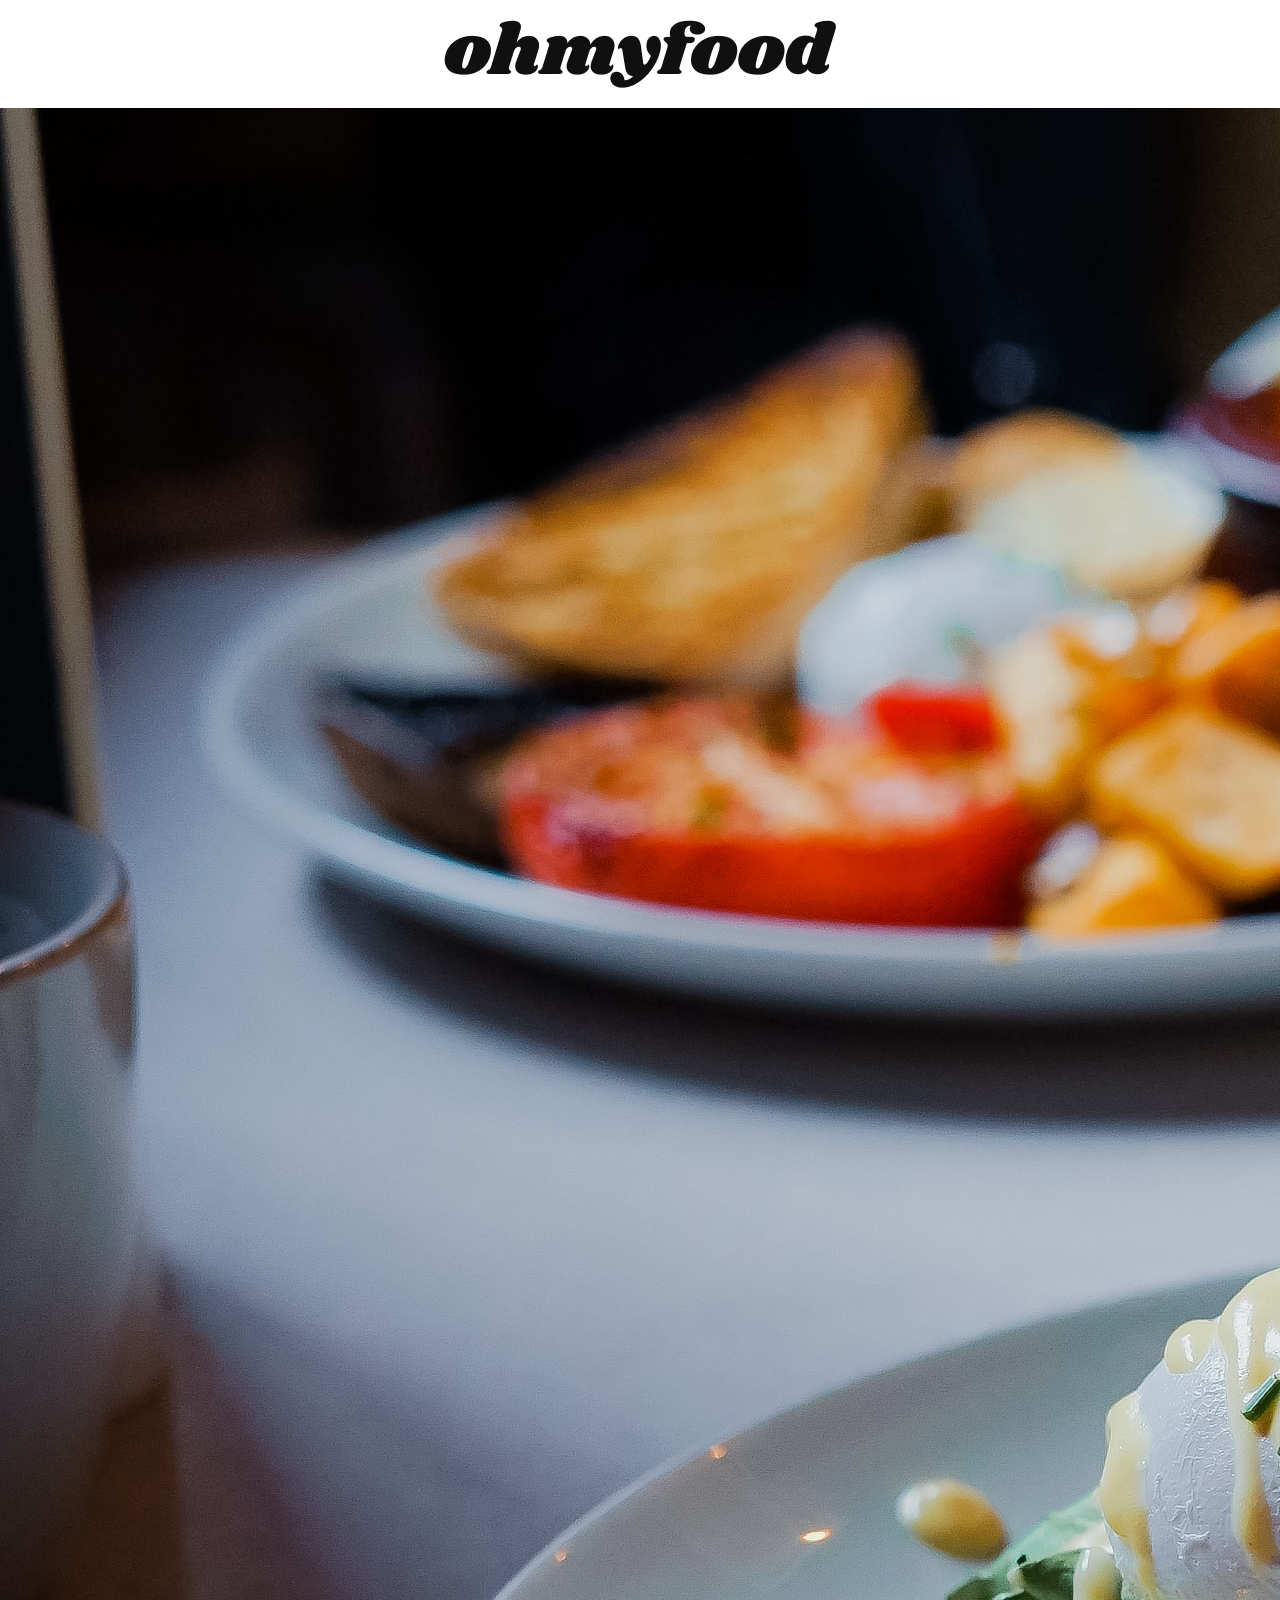
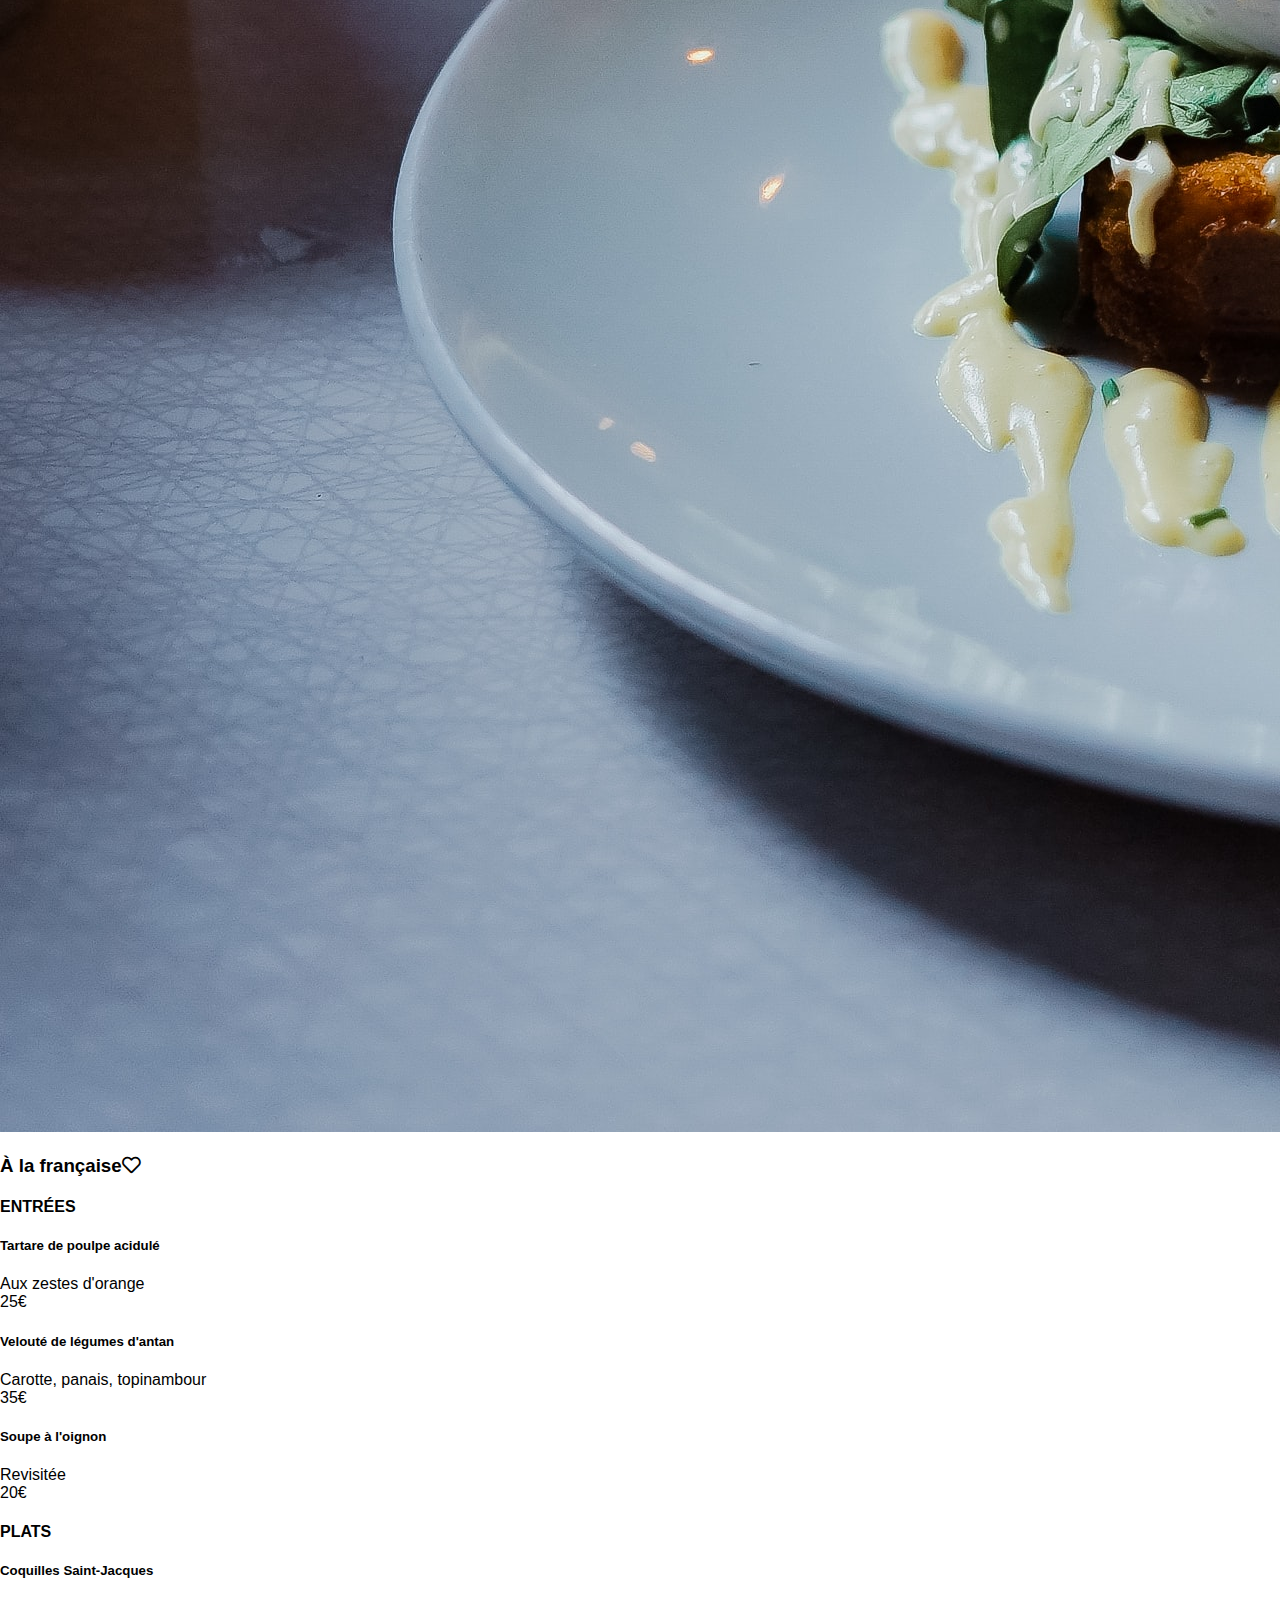
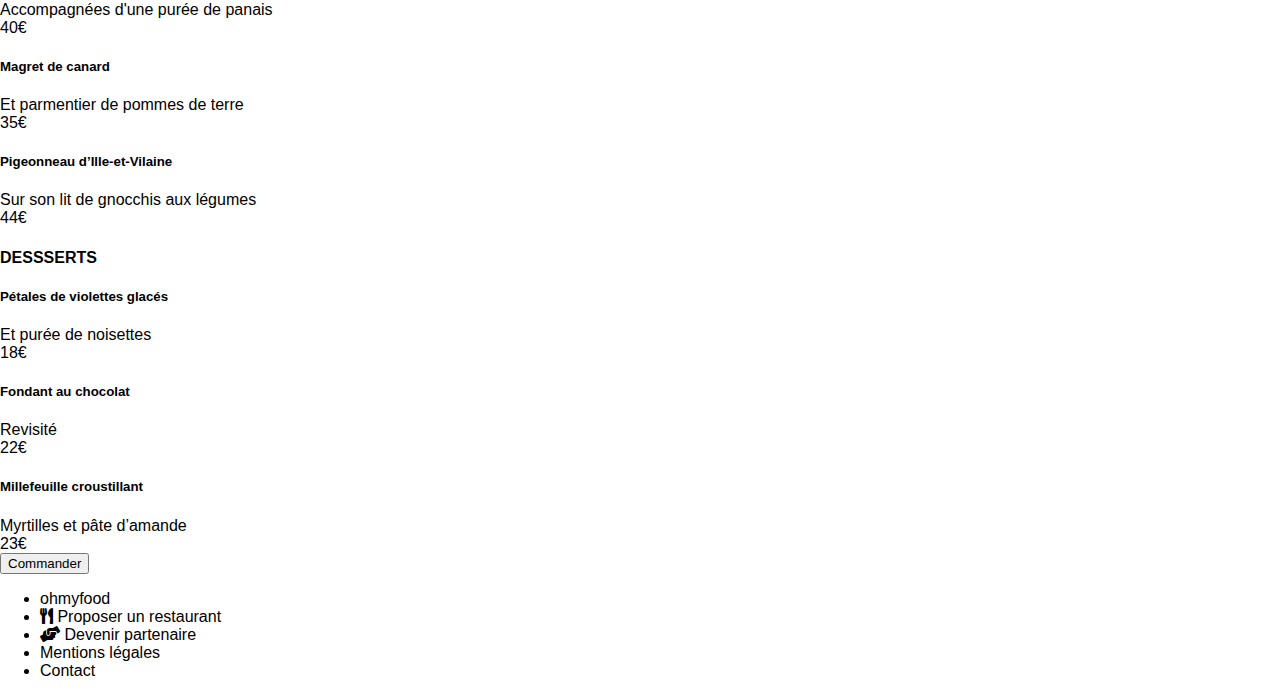
==== a_la_francaise.html @ de5355f6 "aj2" ====
<!DOCTYPE html>
<html lang="fr">
<head>
    <meta charset="UTF-8">
    <meta name="viewport" content="width=device-width, initial-scale=1.0">
    <link rel="stylesheet" type="text/css" href="style.css">
    <link rel="stylesheet" href="https://cdnjs.cloudflare.com/ajax/libs/font-awesome/5.15.3/css/all.min.css">
    <link rel="preconnect" href="https://fonts.googleapis.com">
    <link rel="preconnect" href="https://fonts.gstatic.com" crossorigin>
    <link href="https://fonts.googleapis.com/css2?family=Shrikhand&display=swap" rel="stylesheet">
    <title>menu-À la française</title>
</head>

<header>
    <img src="images/logo/ohmyfood.png" alt="LogoOMF">
</header>

<body>  
    <section class="image-restaurant">
        <img class="img-restaurants" src="images/restaurants/a_la_francaise.jpg" alt="a_la_francaise">
        <div class="bloc-alf">
            <h3>À la française<i class="far fa-heart"></i></h3>                      
            <h4>ENTRÉES</h4>                                            <!--ENTREÉS-->              
            <div class="e-p-d">
                <h5>Tartare de poulpe acidulé</h5>
                <div>Aux zestes d'orange</div> <span>25€</span>
                
            </div>

            <div class="e-p-d">
                <h5>Velouté de légumes d'antan</h5>
                <div>Carotte, panais, topinambour</div> <span>35€</span>
            </div>

            <div class="e-p-d">
                <h5>Soupe à l'oignon</h5>
                <div>Revisitée</div> <span>20€</span>
            </div>

            <h4>PLATS</h4>                                      <!--PLATS-->

            <div class="e-p-d">
                <h5>Coquilles Saint-Jacques</h5>
                <div>Accompagnées d'une purée de panais</div> <span>40€</span>
            </div>

            <div class="e-p-d">
                <h5>Magret de canard</h5>
                <div>Et parmentier de pommes de terre</div> <span>35€</span>
            </div>

            <div class="e-p-d">
                <h5>Pigeonneau d’Ille-et-Vilaine</h5>
                <div>Sur son lit de gnocchis aux légumes</div> <span>44€</span>
            </div>

            <h4>DESSSERTS</h4>                                   <!--DESSERTS-->

            <div class="e-p-d">
                <h5>Pétales de violettes glacés</h5>
                <div>Et purée de noisettes</div> <span>18€</span>
            </div>

            <div class="e-p-d">
                <h5>Fondant au chocolat</h5>
                <div>Revisité</div> <span>22€</span>
            </div>
            
            <div class="e-p-d">
                <h5>Millefeuille croustillant</h5>
                <div>Myrtilles et pâte d’amande</div> <span>23€</span>
            </div>
            <button>Commander</button>
        </div>

    </section>
</body>

<footer>                                            <!--FOOTER-->
    <ul>
        <li>    
            <div class="omf">
                <span>ohmyfood</span>
            </div>
        </li>
        <li><i class="fas fa-utensils"></i> Proposer un restaurant</li>
        <li><i class="fas fa-hands-helping"></i> Devenir partenaire</li>
        <li>Mentions légales</li>
        <li>Contact</li>
    </ul>
</footer>

</html>
---- style.css ----
body {
  margin: 0%;
  padding: 0%;
  font-family: "roboto",sans-serif;
  max-width: 1440px;
}

header {
  display: -webkit-box;
  display: -ms-flexbox;
  display: flex;
  -webkit-box-align: center;
      -ms-flex-align: center;
          align-items: center;
  padding-top: 20px;
  padding-bottom: 20px;
}

header img {
  margin: auto;
}

.loading_p {
  background: white;
  display: block;
  -webkit-animation: fadeout 0.2s 3s forwards;
          animation: fadeout 0.2s 3s forwards;
  /* MENU */
}

.loading_p .block1 {
  display: -webkit-box;
  display: -ms-flexbox;
  display: flex;
}

.loading_p .block1 .localisation {
  display: -webkit-box;
  display: -ms-flexbox;
  display: flex;
  -webkit-box-align: center;
      -ms-flex-align: center;
          align-items: center;
  -webkit-box-orient: vertical;
  -webkit-box-direction: normal;
      -ms-flex-direction: column;
          flex-direction: column;
  padding-bottom: 30px;
  background-color: #f2f2f2;
  width: 50%;
}

.loading_p .block1 .localisation h1 {
  font: bold;
  padding-left: 2%;
  padding-right: 1%;
  text-align: center;
}

.loading_p .block1 .localisation .map-icon {
  display: -webkit-box;
  display: -ms-flexbox;
  display: flex;
  -webkit-box-align: center;
      -ms-flex-align: center;
          align-items: center;
  -webkit-box-pack: center;
      -ms-flex-pack: center;
          justify-content: center;
  width: 100%;
  padding: 0%;
  background-color: #e5e5e5;
  -webkit-box-shadow: 0px 3px 3px #73737338 inset;
          box-shadow: 0px 3px 3px #73737338 inset;
}

.loading_p .block1 .localisation span {
  display: -webkit-box;
  display: -ms-flexbox;
  display: flex;
  -webkit-box-align: center;
      -ms-flex-align: center;
          align-items: center;
  padding-left: 2%;
  height: 30px;
}

.loading_p .block1 .localisation div {
  padding-bottom: 1%;
  padding-left: 2%;
  text-align: center;
}

.loading_p .block1 .localisation button {
  -webkit-box-pack: center;
      -ms-flex-pack: center;
          justify-content: center;
  display: -webkit-box;
  display: -ms-flexbox;
  display: flex;
  -ms-flex-wrap: wrap;
      flex-wrap: wrap;
  height: 40px;
  width: 40%;
  border-radius: 20px;
  background-color: #9356DC;
  background-image: radial-gradient(ellipse farthest-corner at 20px 0, #FF79DA 0%, #9356DC 100%);
  -webkit-box-align: center;
      -ms-flex-align: center;
          align-items: center;
  color: white;
}

.loading_p .block1 .conteneur-f {
  display: -webkit-box;
  display: -ms-flexbox;
  display: flex;
  -ms-flex-wrap: wrap;
      flex-wrap: wrap;
  -webkit-box-orient: vertical;
  -webkit-box-direction: normal;
      -ms-flex-direction: column;
          flex-direction: column;
  width: 48%;
}

.loading_p .block1 .conteneur-f h2 {
  display: -webkit-box;
  display: -ms-flexbox;
  display: flex;
  width: 98%;
  padding-left: 2%;
}

.loading_p .block1 .conteneur-f .bloc-fonction {
  display: -webkit-box;
  display: -ms-flexbox;
  display: flex;
  -ms-flex-wrap: wrap;
      flex-wrap: wrap;
  border-radius: 18px;
  background-color: #f6f6f6;
  height: 60px;
  -webkit-box-align: center;
      -ms-flex-align: center;
          align-items: center;
  margin-bottom: 15px;
  margin-left: 20px;
}

.loading_p .block1 .conteneur-f .bloc-fonction:hover {
  -webkit-transform: scale(1.015);
          transform: scale(1.015);
  cursor: pointer;
  -webkit-transition-duration: 0.2s;
          transition-duration: 0.2s;
}

.loading_p .block1 .conteneur-f .bloc-fonction .fas {
  padding-left: 20px;
  padding-right: 20px;
}

.loading_p .block1 .conteneur-f .bloc-fonction span {
  padding-left: 1%;
  margin-left: -2%;
  border-radius: 30px;
  -webkit-box-align: center;
      -ms-flex-align: center;
          align-items: center;
  color: white;
  background-color: #9356DC;
  width: 15px;
  height: 20px;
  display: -webkit-box;
  display: -ms-flexbox;
  display: flex;
  -webkit-box-pack: center;
      -ms-flex-pack: center;
          justify-content: center;
}

.loading_p .conteneur-r {
  /*conteneur restaurants*/
  display: -webkit-box;
  display: -ms-flexbox;
  display: flex;
  -ms-flex-wrap: wrap;
      flex-wrap: wrap;
  -ms-flex-pack: distribute;
      justify-content: space-around;
  width: 100%;
  height: auto;
  background-color: #f6f6f6;
}

.loading_p .conteneur-r h2 {
  display: -webkit-box;
  display: -ms-flexbox;
  display: flex;
  width: 100%;
  padding-left: 2%;
}

.loading_p .conteneur-r .bloc-rest {
  /*bloc restaurants*/
  display: -webkit-box;
  display: -ms-flexbox;
  display: flex;
  -webkit-box-orient: vertical;
  -webkit-box-direction: normal;
      -ms-flex-direction: column;
          flex-direction: column;
  background: #F2F2F2;
  border-radius: 20px;
  -webkit-box-shadow: 2px 2px 5px lightgrey;
          box-shadow: 2px 2px 5px lightgrey;
  width: 100%;
  margin-bottom: 5%;
  padding-bottom: 3%;
  margin-left: 2%;
  margin-right: 2%;
  list-style-type: none;
}

.loading_p .conteneur-r .bloc-rest:hover {
  -webkit-transform: scale(1.015);
          transform: scale(1.015);
  cursor: pointer;
  -webkit-transition-duration: 0.2s;
          transition-duration: 0.2s;
}

.loading_p .conteneur-r .bloc-rest .card_new {
  background-color: #99e2d0;
  color: #1b6150;
  padding: 8px;
  border-radius: 0px;
  position: absolute;
  padding: 1%;
  margin-left: 85%;
  margin-top: 2%;
}

.loading_p .conteneur-r .bloc-rest .legende-br {
  display: -webkit-box;
  display: -ms-flexbox;
  display: flex;
  -webkit-box-orient: vertical;
  -webkit-box-direction: normal;
      -ms-flex-direction: column;
          flex-direction: column;
}

.loading_p .conteneur-r .bloc-rest h3, .loading_p .conteneur-r .bloc-rest span {
  padding-left: 2%;
  margin: 0px;
  padding-top: 3%;
}

.loading_p .conteneur-r .bloc-rest .far {
  display: -webkit-box;
  display: -ms-flexbox;
  display: flex;
  padding-left: 90%;
  margin-top: -2%;
}

.loading_p .conteneur-r .bloc-rest .far:hover {
  background-color: linear-gradient 162 deg, #FF79DA 0%, #9356DC 100%;
  -webkit-transition: opacity 0.3s ease-in-out;
  transition: opacity 0.3s ease-in-out;
  cursor: pointer;
  opacity: 0%;
}

.loading_p .conteneur-r .bloc-rest img {
  height: 170px;
  width: 100%;
  border-top-left-radius: 20px;
  border-top-right-radius: 20px;
  -o-object-fit: cover;
     object-fit: cover;
}

.loading_p .image-restaurant .img-restaurants {
  height: 200px;
  width: 100%;
  -o-object-fit: cover;
     object-fit: cover;
}

.loading_p .image-restaurant .bloc-alf {
  border-top-left-radius: 20px;
  border-top-right-radius: 20px;
  background-color: #f2f2f2;
  margin-top: -50px;
  position: relative;
  padding-bottom: 15%;
}

.loading_p .image-restaurant .bloc-alf h3 {
  padding-top: 4%;
  position: relative;
  padding-left: 20px;
  font-family: 'Shrikhand',"cursive";
  width: 100%;
}

.loading_p .image-restaurant .bloc-alf h3 .far {
  padding-left: 60%;
}

.loading_p .image-restaurant .bloc-alf h4 {
  font-family: "roboto",sans-serif;
  margin: 20px;
  border-bottom: 3px solid yellowgreen;
  width: 10px;
  display: inline-block;
  padding: 20px 35px 15px;
  border-bottom: 3px solid yellowgreen;
  width: 30px;
}

.loading_p .image-restaurant .bloc-alf button {
  -webkit-box-pack: center;
      -ms-flex-pack: center;
          justify-content: center;
  display: -webkit-box;
  display: -ms-flexbox;
  display: flex;
  -ms-flex-wrap: wrap;
      flex-wrap: wrap;
  height: 40px;
  width: 40%;
  border-radius: 20px;
  background-color: purple;
  background-image: radial-gradient(ellipse farthest-corner at 20px 0, #FF79DA 0%, #9356DC 100%);
  -webkit-box-align: center;
      -ms-flex-align: center;
          align-items: center;
  color: white;
  margin-top: 10%;
  margin-left: 30%;
}

.loading_p .image-restaurant .bloc-alf .e-p-d {
  display: -webkit-box;
  display: -ms-flexbox;
  display: flex;
  -ms-flex-wrap: wrap;
      flex-wrap: wrap;
  background-color: white;
  border-radius: 20px;
  padding-bottom: 15px;
  padding-top: 10px;
  padding-left: 15px;
  -webkit-box-shadow: 3px 3px 10px #dedada;
          box-shadow: 3px 3px 10px #dedada;
  -webkit-box-align: center;
      -ms-flex-align: center;
          align-items: center;
  margin: 10px 30px 0px 30px;
}

.loading_p .image-restaurant .bloc-alf .e-p-d h5 {
  display: -webkit-box;
  display: -ms-flexbox;
  display: flex;
  padding-top: 15px;
  padding-bottom: 5px;
  font-size: 15px;
  width: 100%;
  margin: 0;
}

.loading_p .image-restaurant .bloc-alf .e-p-d div {
  display: -webkit-box;
  display: -ms-flexbox;
  display: flex;
  -webkit-box-pack: justify;
      -ms-flex-pack: justify;
          justify-content: space-between;
  width: 35%;
  padding: 0 0 0 0px;
  white-space: nowrap;
}

.loading_p .image-restaurant .bloc-alf .e-p-d span {
  padding-left: 50%;
}

.loading_p footer {
  background-color: #353535;
  width: 100%;
  color: white;
  font-size: 12px;
  padding-top: 1%;
}

.loading_p footer li {
  list-style-type: none;
  padding: 2px;
}

.loading_p footer li .omf {
  font-size: 25px;
  color: #fff;
  font-family: 'Shrikhand',"cursive";
}

@media only screen and (min-width: 0px) and (max-width: 767px) {
  .block1 .conteneur-f {
    width: 95%;
  }
  .block1 .localisation {
    width: 100%;
  }
}

@media only screen and (min-width: 768px) and (max-width: 1440px) {
  .conteneur-r .bloc-rest {
    display: -webkit-box;
    display: -ms-flexbox;
    display: flex;
    width: 43%;
  }
  .conteneur-r .bloc-rest .card_new {
    display: -webkit-box;
    display: -ms-flexbox;
    display: flex;
    margin-left: 78%;
  }
  .block1 {
    display: -webkit-box;
    display: -ms-flexbox;
    display: flex;
    -ms-flex-wrap: wrap;
        flex-wrap: wrap;
    -webkit-box-orient: horizontal;
    -webkit-box-direction: normal;
        -ms-flex-direction: row;
            flex-direction: row;
  }
}
/*# sourceMappingURL=style.css.map */
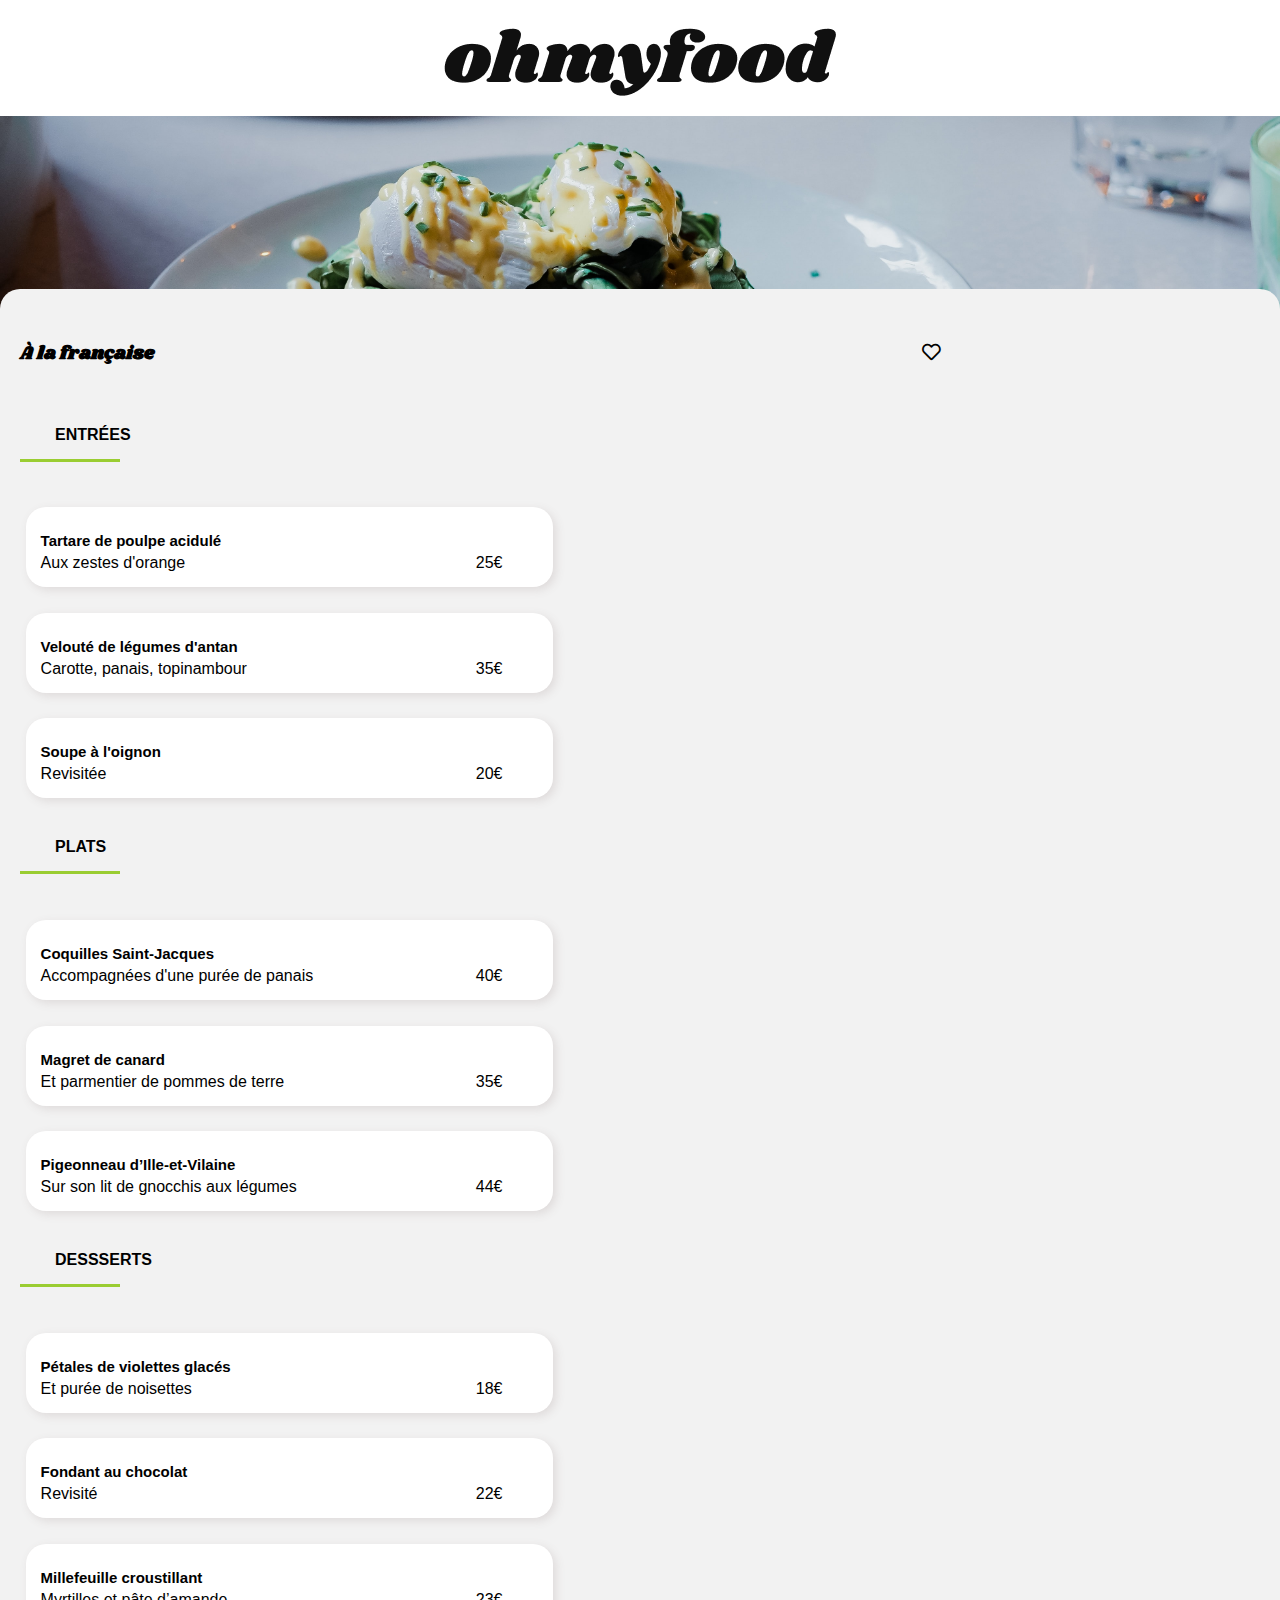
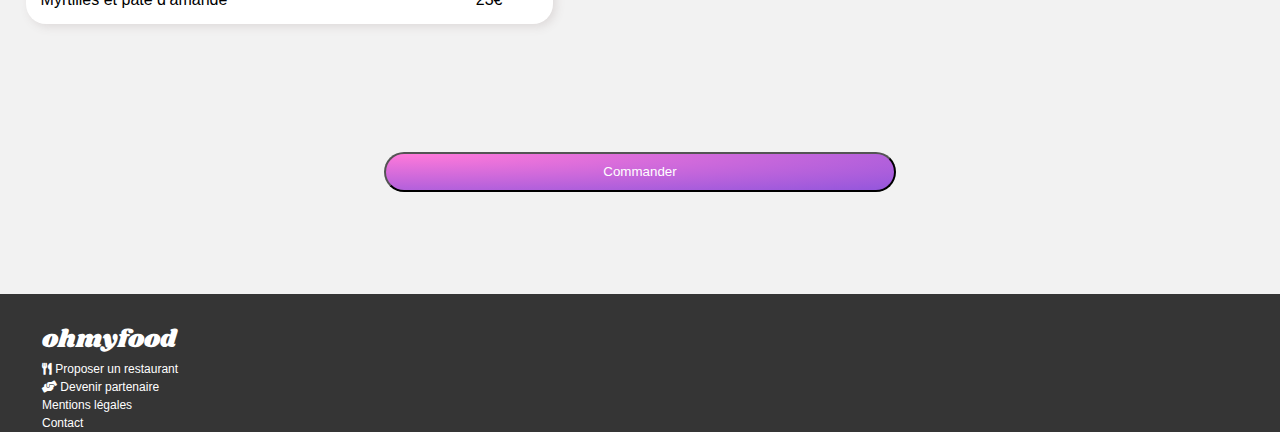
==== commit 4293f08f: "modif" ====
--- a/a_la_francaise.html
+++ b/a_la_francaise.html
@@ -20,59 +20,62 @@
         <img class="img-restaurants" src="images/restaurants/a_la_francaise.jpg" alt="a_la_francaise">
         <div class="bloc-alf">
             <h3>À la française<i class="far fa-heart"></i></h3>                      
-            <h4>ENTRÉES</h4>                                            <!--ENTREÉS-->              
-            <div class="e-p-d">
-                <h5>Tartare de poulpe acidulé</h5>
-                <div>Aux zestes d'orange</div> <span>25€</span>
-                
+            <div class="entrees">
+                <h4>ENTRÉES</h4>                                            <!--ENTREÉS-->              
+                <div class="card_menu">
+                    <h5>Tartare de poulpe acidulé</h5>
+                    <div>Aux zestes d'orange</div> <span>25€</span>
+                </div>
+
+                <div class="card_menu">
+                    <h5>Velouté de légumes d'antan</h5>
+                    <div>Carotte, panais, topinambour</div> <span>35€</span>
+                </div>
+
+                <div class="card_menu">
+                    <h5>Soupe à l'oignon</h5>
+                    <div>Revisitée</div> <span>20€</span>
+                </div>
             </div>
 
-            <div class="e-p-d">
-                <h5>Velouté de légumes d'antan</h5>
-                <div>Carotte, panais, topinambour</div> <span>35€</span>
-            </div>
+            <div class="plats">
+                <h4>PLATS</h4>                                      <!--PLATS-->
 
-            <div class="e-p-d">
-                <h5>Soupe à l'oignon</h5>
-                <div>Revisitée</div> <span>20€</span>
-            </div>
+                <div class="card_menu">
+                    <h5>Coquilles Saint-Jacques</h5>
+                    <div>Accompagnées d'une purée de panais</div> <span>40€</span>
+                </div>
 
-            <h4>PLATS</h4>                                      <!--PLATS-->
+                <div class="card_menu">
+                    <h5>Magret de canard</h5>
+                    <div>Et parmentier de pommes de terre</div> <span>35€</span>
+                </div>
 
-            <div class="e-p-d">
-                <h5>Coquilles Saint-Jacques</h5>
-                <div>Accompagnées d'une purée de panais</div> <span>40€</span>
-            </div>
-
-            <div class="e-p-d">
-                <h5>Magret de canard</h5>
-                <div>Et parmentier de pommes de terre</div> <span>35€</span>
-            </div>
-
-            <div class="e-p-d">
-                <h5>Pigeonneau d’Ille-et-Vilaine</h5>
-                <div>Sur son lit de gnocchis aux légumes</div> <span>44€</span>
-            </div>
-
-            <h4>DESSSERTS</h4>                                   <!--DESSERTS-->
-
-            <div class="e-p-d">
-                <h5>Pétales de violettes glacés</h5>
-                <div>Et purée de noisettes</div> <span>18€</span>
-            </div>
-
-            <div class="e-p-d">
-                <h5>Fondant au chocolat</h5>
-                <div>Revisité</div> <span>22€</span>
+                <div class="card_menu">
+                    <h5>Pigeonneau d’Ille-et-Vilaine</h5>
+                    <div>Sur son lit de gnocchis aux légumes</div> <span>44€</span>
+                </div>
             </div>
             
-            <div class="e-p-d">
-                <h5>Millefeuille croustillant</h5>
-                <div>Myrtilles et pâte d’amande</div> <span>23€</span>
+            <div class="desserts">
+                <h4>DESSSERTS</h4>                                   <!--DESSERTS-->
+                <div class="card_menu">
+                    <h5>Pétales de violettes glacés</h5>
+                    <div>Et purée de noisettes</div> <span>18€</span>
+                </div>
+
+                <div class="card_menu">
+                    <h5>Fondant au chocolat</h5>
+                    <div>Revisité</div> <span>22€</span>
+                </div>
+                
+                <div class="card_menu">
+                    <h5>Millefeuille croustillant</h5>
+                    <div>Myrtilles et pâte d’amande</div> <span>23€</span>
+                </div>
+                <button>Commander</button>
             </div>
-            <button>Commander</button>
         </div>
-
     </section>
 </body>
 
--- a/style.css
+++ b/style.css
@@ -1,8 +1,9 @@
 body {
-  margin: 0%;
-  padding: 0%;
+  /*padding: 0%;
+    margin: 0%;*/
   font-family: "roboto",sans-serif;
   max-width: 1440px;
+  margin-inline: auto;
 }
 
 header {
@@ -20,21 +21,13 @@
   margin: auto;
 }
 
-.loading_p {
-  background: white;
-  display: block;
-  -webkit-animation: fadeout 0.2s 3s forwards;
-          animation: fadeout 0.2s 3s forwards;
-  /* MENU */
-}
-
-.loading_p .block1 {
-  display: -webkit-box;
-  display: -ms-flexbox;
-  display: flex;
-}
-
-.loading_p .block1 .localisation {
+.block1 {
+  display: -webkit-box;
+  display: -ms-flexbox;
+  display: flex;
+}
+
+.block1 .localisation {
   display: -webkit-box;
   display: -ms-flexbox;
   display: flex;
@@ -50,14 +43,14 @@
   width: 50%;
 }
 
-.loading_p .block1 .localisation h1 {
+.block1 .localisation h1 {
   font: bold;
   padding-left: 2%;
   padding-right: 1%;
   text-align: center;
 }
 
-.loading_p .block1 .localisation .map-icon {
+.block1 .localisation .map-icon {
   display: -webkit-box;
   display: -ms-flexbox;
   display: flex;
@@ -74,7 +67,7 @@
           box-shadow: 0px 3px 3px #73737338 inset;
 }
 
-.loading_p .block1 .localisation span {
+.block1 .localisation span {
   display: -webkit-box;
   display: -ms-flexbox;
   display: flex;
@@ -85,13 +78,13 @@
   height: 30px;
 }
 
-.loading_p .block1 .localisation div {
+.block1 .localisation div {
   padding-bottom: 1%;
   padding-left: 2%;
   text-align: center;
 }
 
-.loading_p .block1 .localisation button {
+.block1 .localisation button {
   -webkit-box-pack: center;
       -ms-flex-pack: center;
           justify-content: center;
@@ -111,7 +104,7 @@
   color: white;
 }
 
-.loading_p .block1 .conteneur-f {
+.block1 .conteneur-f {
   display: -webkit-box;
   display: -ms-flexbox;
   display: flex;
@@ -124,7 +117,7 @@
   width: 48%;
 }
 
-.loading_p .block1 .conteneur-f h2 {
+.block1 .conteneur-f h2 {
   display: -webkit-box;
   display: -ms-flexbox;
   display: flex;
@@ -132,7 +125,7 @@
   padding-left: 2%;
 }
 
-.loading_p .block1 .conteneur-f .bloc-fonction {
+.block1 .conteneur-f .bloc-fonction {
   display: -webkit-box;
   display: -ms-flexbox;
   display: flex;
@@ -148,7 +141,7 @@
   margin-left: 20px;
 }
 
-.loading_p .block1 .conteneur-f .bloc-fonction:hover {
+.block1 .conteneur-f .bloc-fonction:hover {
   -webkit-transform: scale(1.015);
           transform: scale(1.015);
   cursor: pointer;
@@ -156,13 +149,12 @@
           transition-duration: 0.2s;
 }
 
-.loading_p .block1 .conteneur-f .bloc-fonction .fas {
+.block1 .conteneur-f .bloc-fonction .fas {
   padding-left: 20px;
   padding-right: 20px;
 }
 
-.loading_p .block1 .conteneur-f .bloc-fonction span {
-  padding-left: 1%;
+.block1 .conteneur-f .bloc-fonction span {
   margin-left: -2%;
   border-radius: 30px;
   -webkit-box-align: center;
@@ -170,8 +162,8 @@
           align-items: center;
   color: white;
   background-color: #9356DC;
-  width: 15px;
-  height: 20px;
+  width: 25px;
+  height: 25px;
   display: -webkit-box;
   display: -ms-flexbox;
   display: flex;
@@ -180,7 +172,7 @@
           justify-content: center;
 }
 
-.loading_p .conteneur-r {
+.conteneur-r {
   /*conteneur restaurants*/
   display: -webkit-box;
   display: -ms-flexbox;
@@ -192,17 +184,18 @@
   width: 100%;
   height: auto;
   background-color: #f6f6f6;
-}
-
-.loading_p .conteneur-r h2 {
-  display: -webkit-box;
-  display: -ms-flexbox;
-  display: flex;
-  width: 100%;
-  padding-left: 2%;
-}
-
-.loading_p .conteneur-r .bloc-rest {
+  text-decoration: none;
+}
+
+.conteneur-r h2 {
+  display: -webkit-box;
+  display: -ms-flexbox;
+  display: flex;
+  width: 100%;
+  padding-left: 2%;
+}
+
+.conteneur-r .bloc-rest {
   /*bloc restaurants*/
   display: -webkit-box;
   display: -ms-flexbox;
@@ -220,10 +213,9 @@
   padding-bottom: 3%;
   margin-left: 2%;
   margin-right: 2%;
-  list-style-type: none;
-}
-
-.loading_p .conteneur-r .bloc-rest:hover {
+}
+
+.conteneur-r .bloc-rest:hover {
   -webkit-transform: scale(1.015);
           transform: scale(1.015);
   cursor: pointer;
@@ -231,18 +223,22 @@
           transition-duration: 0.2s;
 }
 
-.loading_p .conteneur-r .bloc-rest .card_new {
+.conteneur-r .bloc-rest a {
+  position: relative;
+  text-decoration: none;
+}
+
+.conteneur-r .bloc-rest .card_new {
   background-color: #99e2d0;
   color: #1b6150;
   padding: 8px;
   border-radius: 0px;
   position: absolute;
-  padding: 1%;
-  margin-left: 85%;
-  margin-top: 2%;
-}
-
-.loading_p .conteneur-r .bloc-rest .legende-br {
+  top: 5%;
+  left: 85%;
+}
+
+.conteneur-r .bloc-rest .legende-br {
   display: -webkit-box;
   display: -ms-flexbox;
   display: flex;
@@ -250,15 +246,16 @@
   -webkit-box-direction: normal;
       -ms-flex-direction: column;
           flex-direction: column;
-}
-
-.loading_p .conteneur-r .bloc-rest h3, .loading_p .conteneur-r .bloc-rest span {
+  padding-right: 3%;
+}
+
+.conteneur-r .bloc-rest h3, .conteneur-r .bloc-rest span {
   padding-left: 2%;
   margin: 0px;
   padding-top: 3%;
 }
 
-.loading_p .conteneur-r .bloc-rest .far {
+.conteneur-r .bloc-rest .far {
   display: -webkit-box;
   display: -ms-flexbox;
   display: flex;
@@ -266,7 +263,7 @@
   margin-top: -2%;
 }
 
-.loading_p .conteneur-r .bloc-rest .far:hover {
+.conteneur-r .bloc-rest .far:hover {
   background-color: linear-gradient 162 deg, #FF79DA 0%, #9356DC 100%;
   -webkit-transition: opacity 0.3s ease-in-out;
   transition: opacity 0.3s ease-in-out;
@@ -274,7 +271,7 @@
   opacity: 0%;
 }
 
-.loading_p .conteneur-r .bloc-rest img {
+.conteneur-r .bloc-rest img {
   height: 170px;
   width: 100%;
   border-top-left-radius: 20px;
@@ -283,23 +280,24 @@
      object-fit: cover;
 }
 
-.loading_p .image-restaurant .img-restaurants {
+/* MENU */
+.image-restaurant .img-restaurants {
   height: 200px;
   width: 100%;
   -o-object-fit: cover;
      object-fit: cover;
 }
 
-.loading_p .image-restaurant .bloc-alf {
+.image-restaurant .bloc-alf {
   border-top-left-radius: 20px;
   border-top-right-radius: 20px;
   background-color: #f2f2f2;
   margin-top: -50px;
   position: relative;
-  padding-bottom: 15%;
-}
-
-.loading_p .image-restaurant .bloc-alf h3 {
+  padding-bottom: 8%;
+}
+
+.image-restaurant .bloc-alf h3 {
   padding-top: 4%;
   position: relative;
   padding-left: 20px;
@@ -307,11 +305,11 @@
   width: 100%;
 }
 
-.loading_p .image-restaurant .bloc-alf h3 .far {
+.image-restaurant .bloc-alf h3 .far {
   padding-left: 60%;
 }
 
-.loading_p .image-restaurant .bloc-alf h4 {
+.image-restaurant .bloc-alf h4 {
   font-family: "roboto",sans-serif;
   margin: 20px;
   border-bottom: 3px solid yellowgreen;
@@ -322,7 +320,7 @@
   width: 30px;
 }
 
-.loading_p .image-restaurant .bloc-alf button {
+.image-restaurant .bloc-alf button {
   -webkit-box-pack: center;
       -ms-flex-pack: center;
           justify-content: center;
@@ -344,7 +342,7 @@
   margin-left: 30%;
 }
 
-.loading_p .image-restaurant .bloc-alf .e-p-d {
+.image-restaurant .bloc-alf .card_menu {
   display: -webkit-box;
   display: -ms-flexbox;
   display: flex;
@@ -360,10 +358,12 @@
   -webkit-box-align: center;
       -ms-flex-align: center;
           align-items: center;
-  margin: 10px 30px 0px 30px;
-}
-
-.loading_p .image-restaurant .bloc-alf .e-p-d h5 {
+  margin-top: 2%;
+  margin-left: 2%;
+  margin-right: 2%;
+}
+
+.image-restaurant .bloc-alf .card_menu h5 {
   display: -webkit-box;
   display: -ms-flexbox;
   display: flex;
@@ -374,7 +374,7 @@
   margin: 0;
 }
 
-.loading_p .image-restaurant .bloc-alf .e-p-d div {
+.image-restaurant .bloc-alf .card_menu div {
   display: -webkit-box;
   display: -ms-flexbox;
   display: flex;
@@ -386,11 +386,19 @@
   white-space: nowrap;
 }
 
-.loading_p .image-restaurant .bloc-alf .e-p-d span {
+.image-restaurant .bloc-alf .card_menu span {
   padding-left: 50%;
 }
 
-.loading_p footer {
+.image-restaurant .bloc-alf .card_menu span :hover {
+  -webkit-transform: scale(1.015);
+          transform: scale(1.015);
+  cursor: pointer;
+  -webkit-transition-duration: 0.2s;
+          transition-duration: 0.2s;
+}
+
+footer {
   background-color: #353535;
   width: 100%;
   color: white;
@@ -398,12 +406,12 @@
   padding-top: 1%;
 }
 
-.loading_p footer li {
+footer li {
   list-style-type: none;
   padding: 2px;
 }
 
-.loading_p footer li .omf {
+footer li .omf {
   font-size: 25px;
   color: #fff;
   font-family: 'Shrikhand',"cursive";
@@ -416,20 +424,40 @@
   .block1 .localisation {
     width: 100%;
   }
-}
-
-@media only screen and (min-width: 768px) and (max-width: 1440px) {
+  .conteneur-r .bloc-rest .card_new {
+    display: -webkit-box;
+    display: -ms-flexbox;
+    display: flex;
+    position: absolute;
+    left: 70%;
+    top: 5%;
+  }
+  .block1 {
+    display: -webkit-box;
+    display: -ms-flexbox;
+    display: flex;
+    -ms-flex-wrap: wrap;
+        flex-wrap: wrap;
+  }
+}
+
+@media only screen and (min-width: 768px) {
   .conteneur-r .bloc-rest {
     display: -webkit-box;
     display: -ms-flexbox;
     display: flex;
     width: 43%;
   }
+  .conteneur-r .bloc-rest a {
+    position: relative;
+  }
   .conteneur-r .bloc-rest .card_new {
     display: -webkit-box;
     display: -ms-flexbox;
     display: flex;
-    margin-left: 78%;
+    position: absolute;
+    left: 70%;
+    top: 5%;
   }
   .block1 {
     display: -webkit-box;
@@ -442,5 +470,13 @@
         -ms-flex-direction: row;
             flex-direction: row;
   }
+  .card_menu {
+    width: 40%;
+    display: -webkit-box;
+    display: -ms-flexbox;
+    display: flex;
+    -ms-flex-wrap: wrap;
+        flex-wrap: wrap;
+  }
 }
 /*# sourceMappingURL=style.css.map */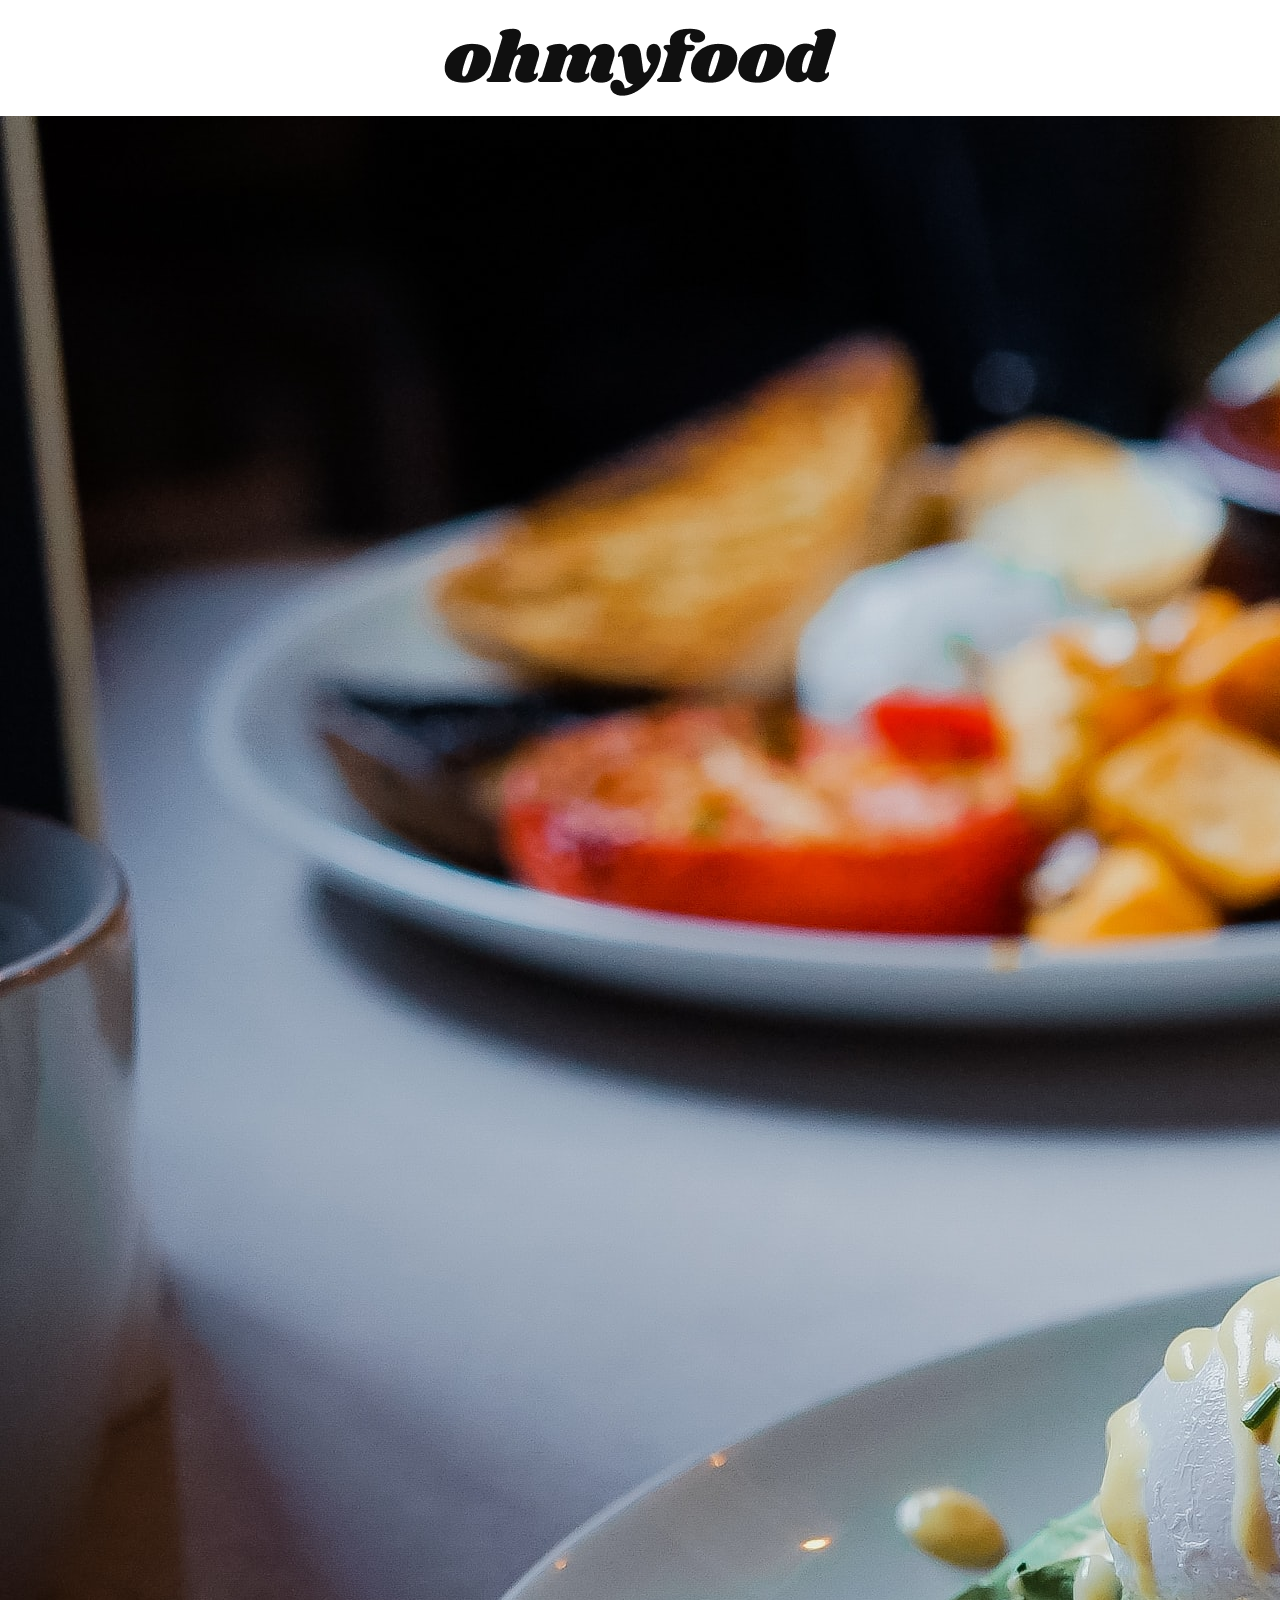
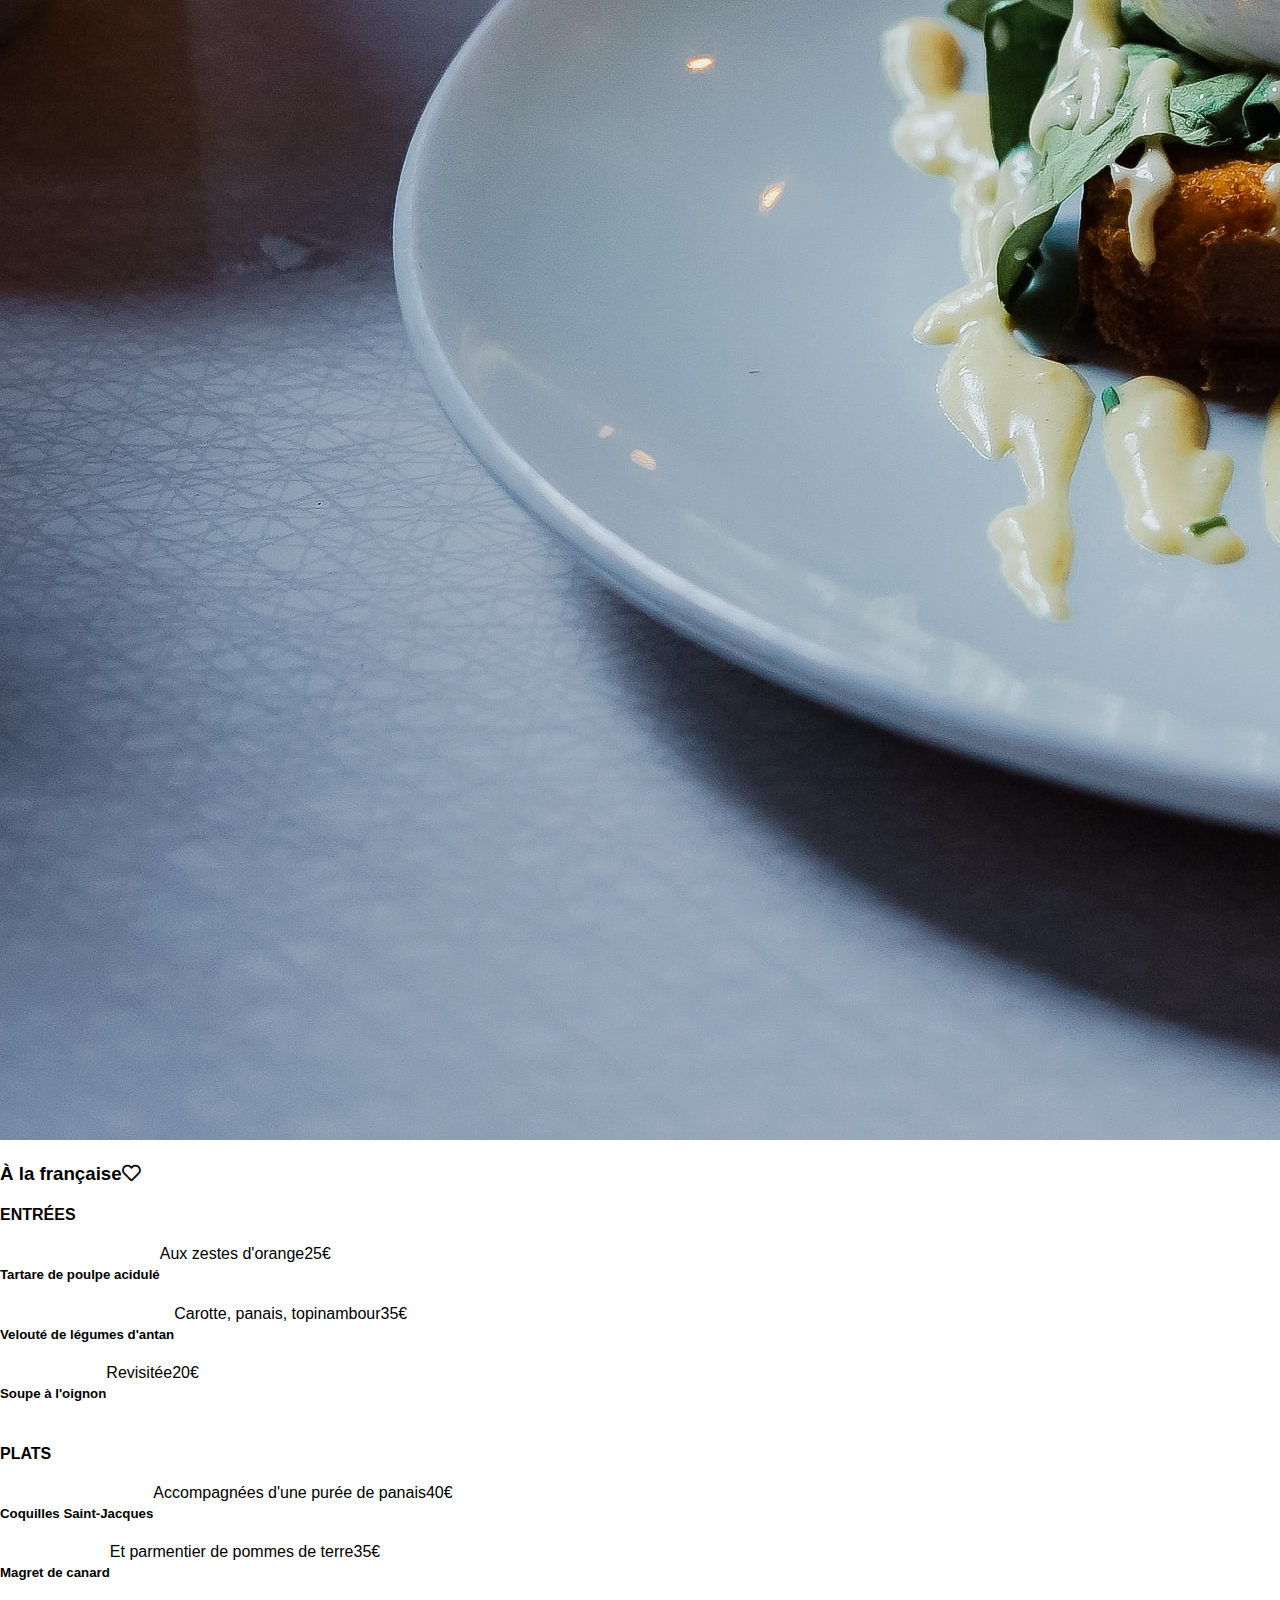
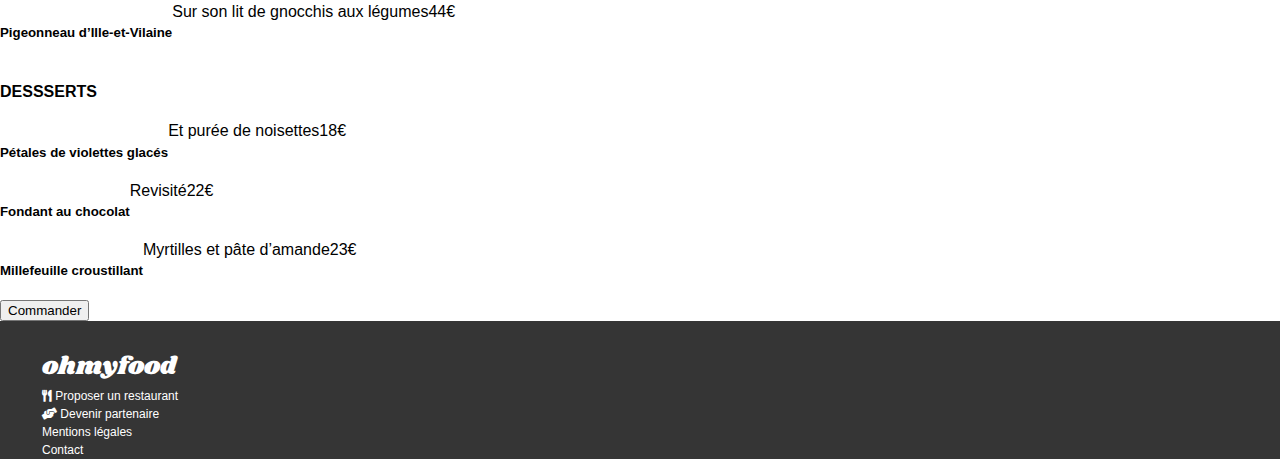
==== commit b0f6ecaf: "anim" ====
--- a/a_la_francaise.html
+++ b/a_la_francaise.html
@@ -16,11 +16,11 @@
 </header>
 
 <body>  
-    <section class="image-restaurant">
+    <section class="image_restaurant">
         <img class="img-restaurants" src="images/restaurants/a_la_francaise.jpg" alt="a_la_francaise">
         <div class="bloc-alf">
             <h3>À la française<i class="far fa-heart"></i></h3>                      
-            <div class="entrees">
+            <div class="entrees_plats_desserts">
                 <h4>ENTRÉES</h4>                                            <!--ENTREÉS-->              
                 <div class="card_menu">
                     <h5>Tartare de poulpe acidulé</h5>
@@ -38,7 +38,7 @@
                 </div>
             </div>
 
-            <div class="plats">
+            <div class="entrees_plats_desserts">
                 <h4>PLATS</h4>                                      <!--PLATS-->
 
                 <div class="card_menu">
@@ -57,7 +57,7 @@
                 </div>
             </div>
             
-            <div class="desserts">
+            <div class="entrees_plats_desserts">
                 <h4>DESSSERTS</h4>                                   <!--DESSERTS-->
                 <div class="card_menu">
                     <h5>Pétales de violettes glacés</h5>
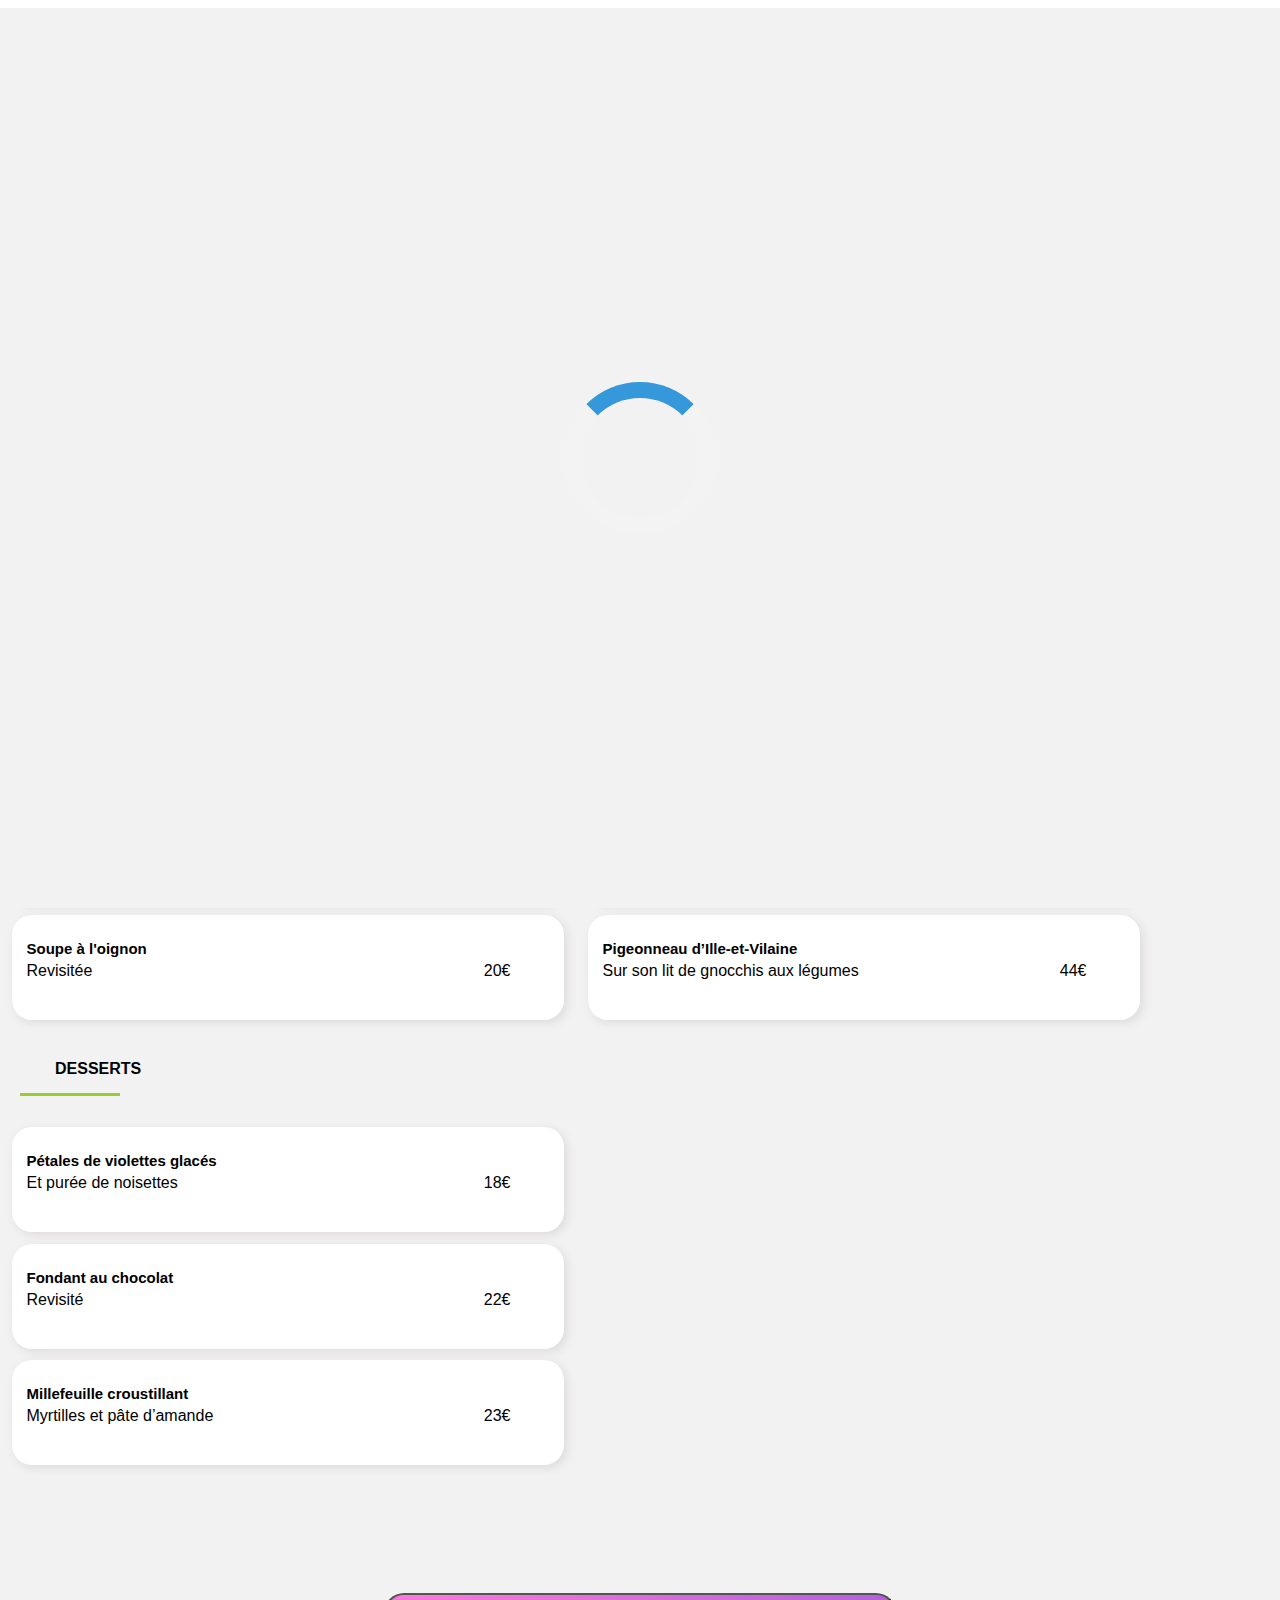
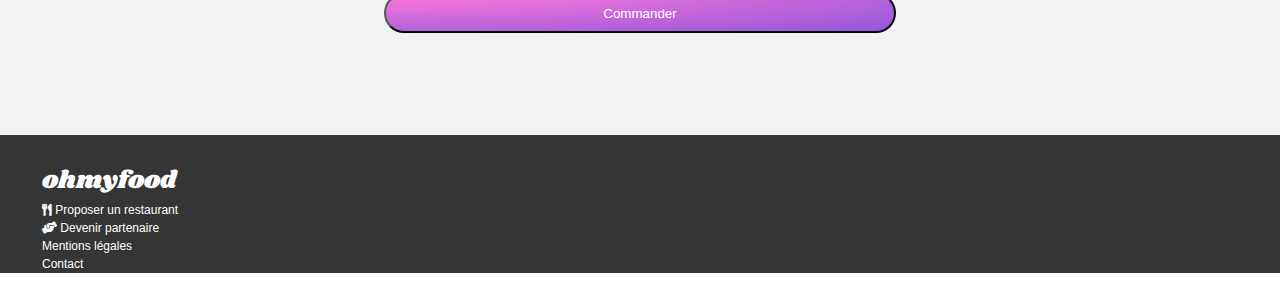
==== commit cc0d1bcc: "animation" ====
--- a/a_la_francaise.html
+++ b/a_la_francaise.html
@@ -11,68 +11,102 @@
     <title>menu-À la française</title>
 </head>
 
-<header>
-    <img src="images/logo/ohmyfood.png" alt="LogoOMF">
-</header>
+<body>
+    <div class="pre-loader"> 
+        <div class="loader"></div>
+    </div><header>
+        <img src="images/logo/ohmyfood.png" alt="LogoOMF">
+    </header>  
+    <section class="images-restaurants">
+        <img class="img-restaurant" src="images/restaurants/a_la_francaise.jpg" alt="a_la_francaise">
+        <div class="bloc-alf">
+            <h3>À la française</h3>
+            <div class="heart">
+                <i class="far fa-heart fa-2x"></i>
+                <i class="fas fa-heart fa-2x"></i> 
+            </div>                      
+            <div class="block2">
+                <div class="entrees-plats-desserts">
+                    <h4>ENTRÉES</h4>                                            <!--ENTREÉS-->              
+                    <div class="card-menu">
+                        <h5>Tartare de poulpe acidulé</h5>
+                        <div>Aux zestes d'orange</div> <span>25€</span>
+                        <div class="prix-anim">
+                            <i class="fas fa-check-circle"></i>
+                        </div>
+                    </div>
 
-<body>  
-    <section class="image_restaurant">
-        <img class="img-restaurants" src="images/restaurants/a_la_francaise.jpg" alt="a_la_francaise">
-        <div class="bloc-alf">
-            <h3>À la française<i class="far fa-heart"></i></h3>                      
-            <div class="entrees_plats_desserts">
-                <h4>ENTRÉES</h4>                                            <!--ENTREÉS-->              
-                <div class="card_menu">
-                    <h5>Tartare de poulpe acidulé</h5>
-                    <div>Aux zestes d'orange</div> <span>25€</span>
+                    <div class="card-menu">
+                        <h5>Velouté de légumes d'antan</h5>
+                        <div>Carotte, panais, topinambour</div> <span>35€</span>
+                        <div class="prix-anim">
+                            <i class="fas fa-check-circle"></i>
+                        </div>
+                    </div>
+
+                    <div class="card-menu">
+                        <h5>Soupe à l'oignon</h5>
+                        <div>Revisitée</div> <span>20€</span>
+                        <div class="prix-anim">
+                            <i class="fas fa-check-circle"></i>
+                        </div>
+                    </div>
                 </div>
 
-                <div class="card_menu">
-                    <h5>Velouté de légumes d'antan</h5>
-                    <div>Carotte, panais, topinambour</div> <span>35€</span>
-                </div>
+                <div class="entrees-plats-desserts">
+                    <h4>PLATS</h4>                                      <!--PLATS-->
 
-                <div class="card_menu">
-                    <h5>Soupe à l'oignon</h5>
-                    <div>Revisitée</div> <span>20€</span>
-                </div>
-            </div>
+                    <div class="card-menu">
+                        <h5>Coquilles Saint-Jacques</h5>
+                        <div>Accompagnées d'une purée de panais</div> <span>40€</span>
+                        <div class="prix-anim">
+                            <i class="fas fa-check-circle"></i>
+                        </div>
+                    </div>
 
-            <div class="entrees_plats_desserts">
-                <h4>PLATS</h4>                                      <!--PLATS-->
+                    <div class="card-menu">
+                        <h5>Magret de canard</h5>
+                        <div>Et parmentier de pommes de terre</div> <span>35€</span>
+                        <div class="prix-anim">
+                            <i class="fas fa-check-circle"></i>
+                        </div>
+                    </div>
 
-                <div class="card_menu">
-                    <h5>Coquilles Saint-Jacques</h5>
-                    <div>Accompagnées d'une purée de panais</div> <span>40€</span>
-                </div>
-
-                <div class="card_menu">
-                    <h5>Magret de canard</h5>
-                    <div>Et parmentier de pommes de terre</div> <span>35€</span>
-                </div>
-
-                <div class="card_menu">
-                    <h5>Pigeonneau d’Ille-et-Vilaine</h5>
-                    <div>Sur son lit de gnocchis aux légumes</div> <span>44€</span>
-                </div>
-            </div>
-            
-            <div class="entrees_plats_desserts">
-                <h4>DESSSERTS</h4>                                   <!--DESSERTS-->
-                <div class="card_menu">
-                    <h5>Pétales de violettes glacés</h5>
-                    <div>Et purée de noisettes</div> <span>18€</span>
-                </div>
-
-                <div class="card_menu">
-                    <h5>Fondant au chocolat</h5>
-                    <div>Revisité</div> <span>22€</span>
+                    <div class="card-menu">
+                        <h5>Pigeonneau d’Ille-et-Vilaine</h5>
+                        <div>Sur son lit de gnocchis aux légumes</div> <span>44€</span>
+                        <div class="prix-anim">
+                            <i class="fas fa-check-circle"></i>
+                        </div>
+                    </div>
                 </div>
                 
-                <div class="card_menu">
-                    <h5>Millefeuille croustillant</h5>
-                    <div>Myrtilles et pâte d’amande</div> <span>23€</span>
-                </div>
+                <div class="entrees-plats-desserts">
+                    <h4>DESSERTS</h4>                                   <!--DESSERTS-->
+                    <div class="card-menu">
+                        <h5>Pétales de violettes glacés</h5>
+                        <div>Et purée de noisettes</div> <span>18€</span>
+                        <div class="prix-anim">
+                            <i class="fas fa-check-circle"></i>
+                        </div>
+                    </div>
+
+                    <div class="card-menu">
+                        <h5>Fondant au chocolat</h5>
+                        <div>Revisité</div> <span>22€</span>
+                        <div class="prix-anim">
+                            <i class="fas fa-check-circle"></i>
+                        </div>
+                    </div>
+                    
+                    <div class="card-menu">
+                        <h5>Millefeuille croustillant</h5>
+                        <div>Myrtilles et pâte d’amande</div> <span>23€</span>
+                        <div class="prix-anim">
+                            <i class="fas fa-check-circle"></i>
+                        </div>
+                    </div>
+                </div>  
                 <button>Commander</button>
             </div>
         </div>
--- a/style.css
+++ b/style.css
@@ -13,12 +13,91 @@
   -webkit-box-align: center;
       -ms-flex-align: center;
           align-items: center;
-  padding-top: 20px;
-  padding-bottom: 20px;
+  padding-top: 5px;
+  padding-bottom: 5px;
 }
 
 header img {
   margin: auto;
+}
+
+.pre-loader {
+  width: 100vw;
+  height: 100vh;
+  z-index: 99;
+  background-color: #f2f2f2;
+  -webkit-animation: temps 4s forwards;
+          animation: temps 4s forwards;
+  position: fixed;
+  display: -webkit-box;
+  display: -ms-flexbox;
+  display: flex;
+  -webkit-box-pack: center;
+      -ms-flex-pack: center;
+          justify-content: center;
+  -webkit-box-align: center;
+      -ms-flex-align: center;
+          align-items: center;
+}
+
+.pre-loader .loader {
+  position: absolute;
+  display: -webkit-box;
+  display: -ms-flexbox;
+  display: flex;
+  -webkit-box-pack: center;
+      -ms-flex-pack: center;
+          justify-content: center;
+  -webkit-box-align: center;
+      -ms-flex-align: center;
+          align-items: center;
+  border: 16px solid #f3f3f3;
+  border-top: 16px solid #3498db;
+  border-radius: 50%;
+  width: 120px;
+  height: 120px;
+  -webkit-animation: spin 4s linear infinite;
+          animation: spin 4s linear infinite;
+}
+
+@-webkit-keyframes spin {
+  0% {
+    -webkit-transform: rotate(0deg);
+            transform: rotate(0deg);
+  }
+  100% {
+    -webkit-transform: rotate(360deg);
+            transform: rotate(360deg);
+  }
+}
+
+@keyframes spin {
+  0% {
+    -webkit-transform: rotate(0deg);
+            transform: rotate(0deg);
+  }
+  100% {
+    -webkit-transform: rotate(360deg);
+            transform: rotate(360deg);
+  }
+}
+
+@-webkit-keyframes temps {
+  0% {
+    visibility: visible;
+  }
+  100% {
+    visibility: hidden;
+  }
+}
+
+@keyframes temps {
+  0% {
+    visibility: visible;
+  }
+  100% {
+    visibility: hidden;
+  }
 }
 
 .block1 {
@@ -85,9 +164,7 @@
 }
 
 .block1 .localisation button {
-  -webkit-box-pack: center;
-      -ms-flex-pack: center;
-          justify-content: center;
+  text-align: center;
   display: -webkit-box;
   display: -ms-flexbox;
   display: flex;
@@ -102,6 +179,8 @@
       -ms-flex-align: center;
           align-items: center;
   color: white;
+  margin-left: 0;
+  margin-top: 4%;
 }
 
 .block1 .conteneur-f {
@@ -249,29 +328,71 @@
   padding-right: 3%;
 }
 
+.conteneur-r .bloc-rest .fas {
+  display: -webkit-box;
+  display: -ms-flexbox;
+  display: flex;
+  -webkit-box-pack: right;
+      -ms-flex-pack: right;
+          justify-content: right;
+  bottom: 1em;
+  color: linear-gradient(#9356DC, #FF79DA);
+  cursor: pointer;
+  position: absolute;
+  right: 1%;
+  -webkit-transition: all .2s ease-in-out;
+  transition: all .2s ease-in-out;
+  background-color: linear-gradient 162 deg, #FF79DA 0%, #9356DC 100%;
+  opacity: 0%;
+}
+
+.conteneur-r .bloc-rest .fas:hover {
+  -webkit-transform: scale(1.25);
+          transform: scale(1.25);
+  cursor: pointer;
+  -webkit-transition-duration: infinite;
+          transition-duration: infinite;
+  -webkit-transition: all .5s ease-in-out;
+  transition: all .5s ease-in-out;
+  opacity: 100%;
+}
+
+.conteneur-r .bloc-rest .far {
+  display: -webkit-box;
+  display: -ms-flexbox;
+  display: flex;
+  -webkit-box-pack: right;
+      -ms-flex-pack: right;
+          justify-content: right;
+  bottom: 1em;
+  color: #000;
+  cursor: pointer;
+  position: absolute;
+  right: 1%;
+  -webkit-transition: all .2s ease-in-out;
+  transition: all .2s ease-in-out;
+  background-color: linear-gradient 162 deg, #FF79DA 0%, #9356DC 100%;
+  opacity: 100%;
+}
+
+.conteneur-r .bloc-rest .far:hover {
+  -webkit-transform: scale(1.25);
+          transform: scale(1.25);
+  cursor: pointer;
+  -webkit-transition-duration: infinite;
+          transition-duration: infinite;
+  -webkit-transition: all .5s ease-in-out;
+  transition: all .5s ease-in-out;
+  opacity: 0%;
+}
+
 .conteneur-r .bloc-rest h3, .conteneur-r .bloc-rest span {
   padding-left: 2%;
   margin: 0px;
   padding-top: 3%;
 }
 
-.conteneur-r .bloc-rest .far {
-  display: -webkit-box;
-  display: -ms-flexbox;
-  display: flex;
-  padding-left: 90%;
-  margin-top: -2%;
-}
-
-.conteneur-r .bloc-rest .far:hover {
-  background-color: linear-gradient 162 deg, #FF79DA 0%, #9356DC 100%;
-  -webkit-transition: opacity 0.3s ease-in-out;
-  transition: opacity 0.3s ease-in-out;
-  cursor: pointer;
-  opacity: 0%;
-}
-
-.conteneur-r .bloc-rest img {
+.conteneur-r img {
   height: 170px;
   width: 100%;
   border-top-left-radius: 20px;
@@ -280,36 +401,141 @@
      object-fit: cover;
 }
 
-/* MENU */
-.image-restaurant .img-restaurants {
-  height: 200px;
+/* MENU 4 PAGES*/
+.images-restaurants {
+  display: -webkit-box;
+  display: -ms-flexbox;
+  display: flex;
+  -webkit-box-orient: vertical;
+  -webkit-box-direction: normal;
+      -ms-flex-direction: column;
+          flex-direction: column;
+}
+
+.images-restaurants .img-restaurant {
+  background-attachment: fixed;
+  background-position: center;
+  background-repeat: no-repeat;
+  background-size: cover;
   width: 100%;
   -o-object-fit: cover;
      object-fit: cover;
-}
-
-.image-restaurant .bloc-alf {
+  height: 500px;
+}
+
+.bloc-alf {
   border-top-left-radius: 20px;
   border-top-right-radius: 20px;
   background-color: #f2f2f2;
-  margin-top: -50px;
+  margin-top: -180px;
   position: relative;
   padding-bottom: 8%;
-}
-
-.image-restaurant .bloc-alf h3 {
-  padding-top: 4%;
+  display: -webkit-box;
+  display: -ms-flexbox;
+  display: flex;
+  -webkit-box-orient: vertical;
+  -webkit-box-direction: normal;
+      -ms-flex-direction: column;
+          flex-direction: column;
+}
+
+.bloc-alf .block2 {
+  display: -webkit-box;
+  display: -ms-flexbox;
+  display: flex;
+  -ms-flex-wrap: wrap;
+      flex-wrap: wrap;
+}
+
+.bloc-alf h3 {
   position: relative;
   padding-left: 20px;
   font-family: 'Shrikhand',"cursive";
   width: 100%;
-}
-
-.image-restaurant .bloc-alf h3 .far {
-  padding-left: 60%;
-}
-
-.image-restaurant .bloc-alf h4 {
+  font-size: xxx-large;
+}
+
+.heart {
+  position: relative;
+  padding-right: 2%;
+  text-align: right;
+  margin-top: -30px;
+}
+
+.heart .far {
+  opacity: 100%;
+}
+
+.heart .far:hover {
+  -webkit-transform: scale(1);
+          transform: scale(1);
+  cursor: pointer;
+  -webkit-transition-duration: infinite;
+          transition-duration: infinite;
+  -webkit-transition: all .5s ease-in-out;
+  transition: all .5s ease-in-out;
+  background: -webkit-gradient(linear, left top, left bottom, from(#9356DC), to(#FF79DA));
+  background: linear-gradient(#9356DC, #FF79DA);
+  font-weight: 600;
+  opacity: 0;
+}
+
+.heart .fas {
+  color: linear-gradient(#9356DC, #FF79DA);
+  margin-left: -37px;
+  opacity: 0;
+}
+
+.heart .fas:hover {
+  -webkit-transform: scale(1.4);
+          transform: scale(1.4);
+  cursor: pointer;
+  -webkit-transition-duration: infinite;
+          transition-duration: infinite;
+  -webkit-transition: all .5s ease-in-out;
+  transition: all .5s ease-in-out;
+  opacity: 100%;
+  background: -webkit-gradient(linear, left top, left bottom, from(#9356DC), to(#FF79DA));
+  background: linear-gradient(#9356DC, #FF79DA);
+  font-weight: 600;
+}
+
+button {
+  -webkit-box-pack: center;
+      -ms-flex-pack: center;
+          justify-content: center;
+  display: -webkit-box;
+  display: -ms-flexbox;
+  display: flex;
+  -ms-flex-wrap: wrap;
+      flex-wrap: wrap;
+  height: 40px;
+  width: 40%;
+  border-radius: 20px;
+  background-color: purple;
+  background-image: radial-gradient(ellipse farthest-corner at 20px 0, #FF79DA 0%, #9356DC 100%);
+  -webkit-box-align: center;
+      -ms-flex-align: center;
+          align-items: center;
+  color: white;
+  margin-top: 10%;
+  margin-left: 30%;
+}
+
+.entrees-plats-desserts {
+  display: -webkit-box;
+  display: -ms-flexbox;
+  display: flex;
+  -webkit-box-orient: vertical;
+  -webkit-box-direction: normal;
+      -ms-flex-direction: column;
+          flex-direction: column;
+  -ms-flex-wrap: wrap;
+      flex-wrap: wrap;
+  width: 45%;
+}
+
+.entrees-plats-desserts h4 {
   font-family: "roboto",sans-serif;
   margin: 20px;
   border-bottom: 3px solid yellowgreen;
@@ -320,29 +546,7 @@
   width: 30px;
 }
 
-.image-restaurant .bloc-alf button {
-  -webkit-box-pack: center;
-      -ms-flex-pack: center;
-          justify-content: center;
-  display: -webkit-box;
-  display: -ms-flexbox;
-  display: flex;
-  -ms-flex-wrap: wrap;
-      flex-wrap: wrap;
-  height: 40px;
-  width: 40%;
-  border-radius: 20px;
-  background-color: purple;
-  background-image: radial-gradient(ellipse farthest-corner at 20px 0, #FF79DA 0%, #9356DC 100%);
-  -webkit-box-align: center;
-      -ms-flex-align: center;
-          align-items: center;
-  color: white;
-  margin-top: 10%;
-  margin-left: 30%;
-}
-
-.image-restaurant .bloc-alf .card_menu {
+.card-menu {
   display: -webkit-box;
   display: -ms-flexbox;
   display: flex;
@@ -350,7 +554,7 @@
       flex-wrap: wrap;
   background-color: white;
   border-radius: 20px;
-  padding-bottom: 15px;
+  padding-bottom: 10px;
   padding-top: 10px;
   padding-left: 15px;
   -webkit-box-shadow: 3px 3px 10px #dedada;
@@ -361,9 +565,10 @@
   margin-top: 2%;
   margin-left: 2%;
   margin-right: 2%;
-}
-
-.image-restaurant .bloc-alf .card_menu h5 {
+  overflow: scroll;
+}
+
+.card-menu h5 {
   display: -webkit-box;
   display: -ms-flexbox;
   display: flex;
@@ -374,7 +579,7 @@
   margin: 0;
 }
 
-.image-restaurant .bloc-alf .card_menu div {
+.card-menu div {
   display: -webkit-box;
   display: -ms-flexbox;
   display: flex;
@@ -386,16 +591,67 @@
   white-space: nowrap;
 }
 
-.image-restaurant .bloc-alf .card_menu span {
+.card-menu span {
   padding-left: 50%;
 }
 
-.image-restaurant .bloc-alf .card_menu span :hover {
-  -webkit-transform: scale(1.015);
-          transform: scale(1.015);
-  cursor: pointer;
-  -webkit-transition-duration: 0.2s;
-          transition-duration: 0.2s;
+.card-menu span :hover {
+  cursor: pointer;
+}
+
+.card-menu .prix-anim {
+  -webkit-box-align: center;
+      -ms-flex-align: center;
+          align-items: center;
+  display: -webkit-box;
+  display: -ms-flexbox;
+  display: flex;
+  -webkit-box-pack: center;
+      -ms-flex-pack: center;
+          justify-content: center;
+  background-color: #99e2d0;
+  width: 30%;
+  color: #fff;
+  font-size: 30px;
+  opacity: 0;
+}
+
+.card-menu .prix-anim:hover {
+  -webkit-transition: all .4s ease-in-out;
+  transition: all .4s ease-in-out;
+  -webkit-animation: checkprice 1s 1 ease-in-out;
+          animation: checkprice 1s 1 ease-in-out;
+  opacity: 100%;
+}
+
+@-webkit-keyframes checkprice {
+  0% {
+    -webkit-transform: rotateZ(100deg);
+            transform: rotateZ(100deg);
+  }
+  50% {
+    -webkit-transform: rotateZ(-50deg);
+            transform: rotateZ(-50deg);
+  }
+  100% {
+    -webkit-transform: rotateZ(0deg);
+            transform: rotateZ(0deg);
+  }
+}
+
+@keyframes checkprice {
+  0% {
+    -webkit-transform: rotateZ(100deg);
+            transform: rotateZ(100deg);
+  }
+  50% {
+    -webkit-transform: rotateZ(-50deg);
+            transform: rotateZ(-50deg);
+  }
+  100% {
+    -webkit-transform: rotateZ(0deg);
+            transform: rotateZ(0deg);
+  }
 }
 
 footer {
@@ -438,6 +694,13 @@
     display: flex;
     -ms-flex-wrap: wrap;
         flex-wrap: wrap;
+    width: 100%;
+  }
+  .entrees-plats-desserts {
+    width: 100%;
+  }
+  .card-menu {
+    width: 80%;
   }
 }
 
@@ -471,7 +734,7 @@
             flex-direction: row;
   }
   .card_menu {
-    width: 40%;
+    width: 30%;
     display: -webkit-box;
     display: -ms-flexbox;
     display: flex;
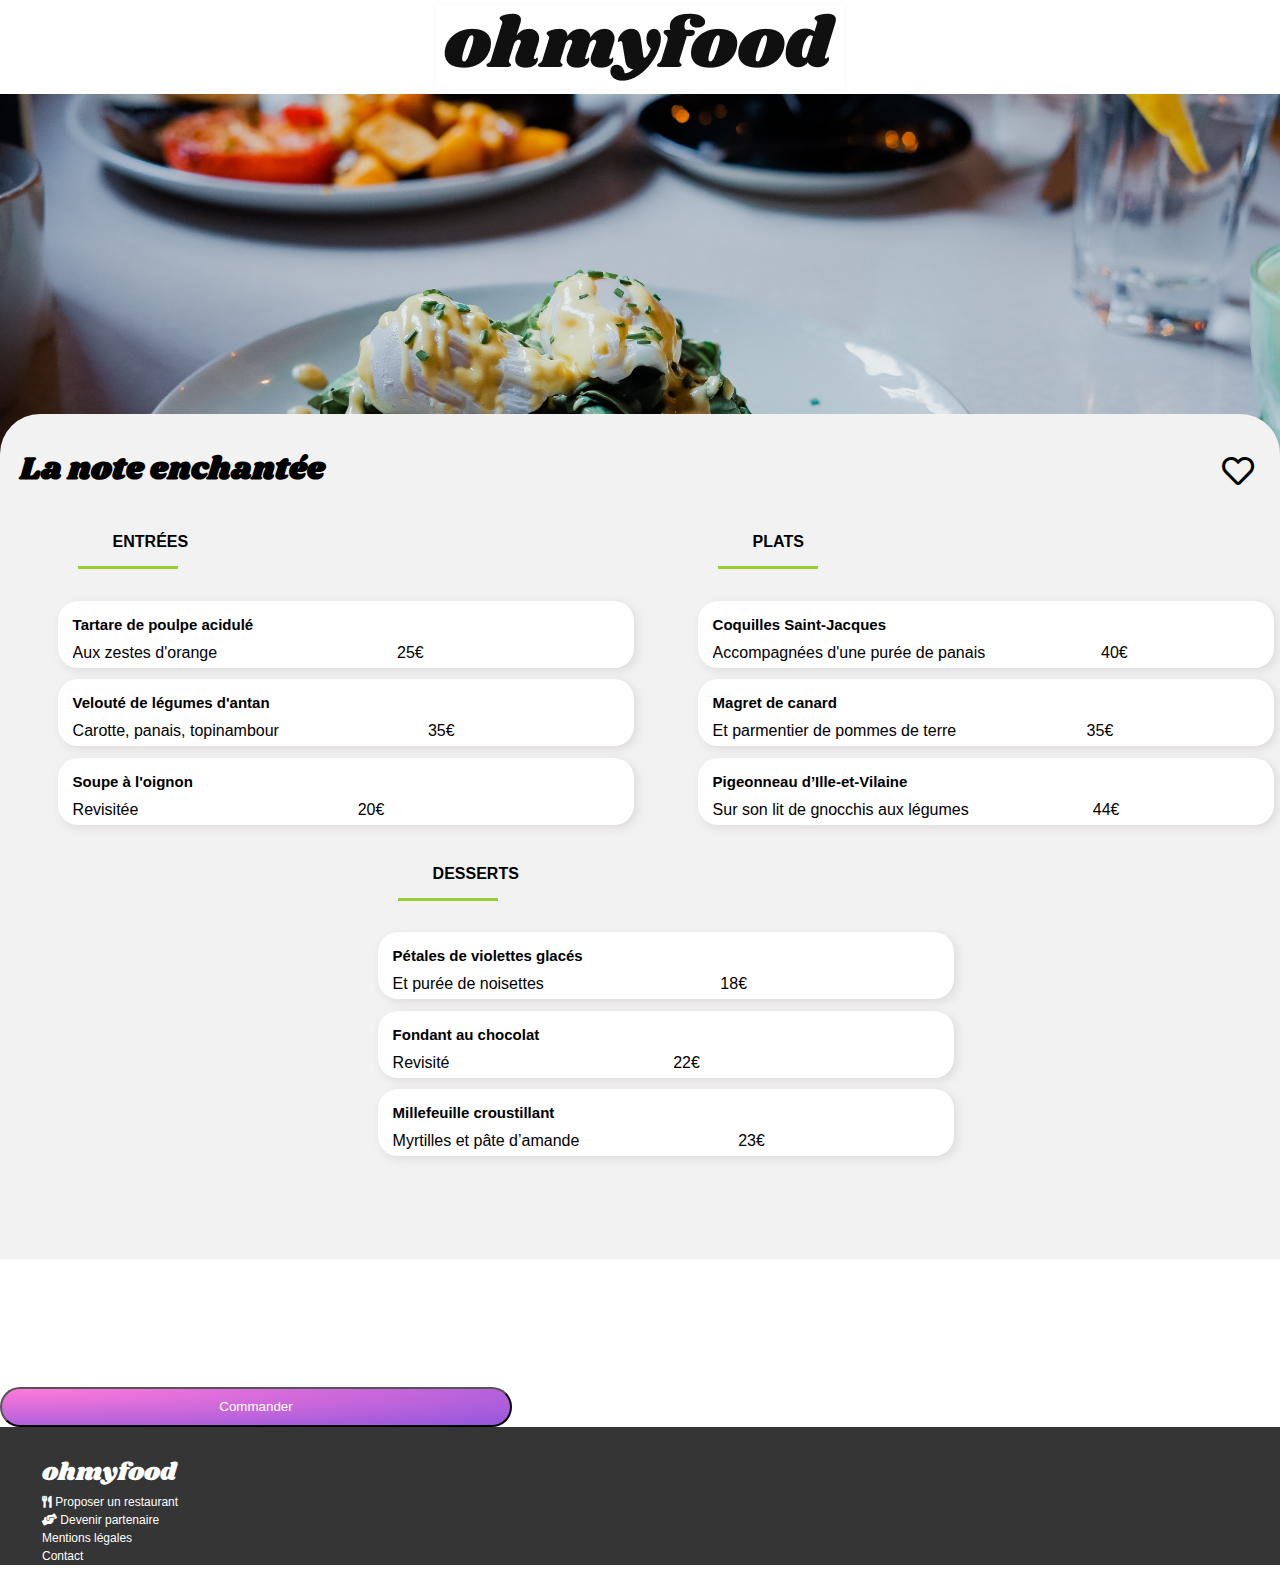
==== commit 95040d49: "anim" ====
--- a/a_la_francaise.html
+++ b/a_la_francaise.html
@@ -12,25 +12,25 @@
 </head>
 
 <body>
-    <div class="pre-loader"> 
-        <div class="loader"></div>
-    </div><header>
+    <header>
         <img src="images/logo/ohmyfood.png" alt="LogoOMF">
     </header>  
     <section class="images-restaurants">
         <img class="img-restaurant" src="images/restaurants/a_la_francaise.jpg" alt="a_la_francaise">
         <div class="bloc-alf">
-            <h3>À la française</h3>
-            <div class="heart">
-                <i class="far fa-heart fa-2x"></i>
-                <i class="fas fa-heart fa-2x"></i> 
-            </div>                      
+            <div class="titre">
+                <h3>La note enchantée</h3>
+                <div class="heart">
+                    <i class="far fa-heart fa-2x"></i>
+                    <i class="fas fa-heart fa-2x"></i> 
+                </div>
+            </div>                          
             <div class="block2">
                 <div class="entrees-plats-desserts">
                     <h4>ENTRÉES</h4>                                            <!--ENTREÉS-->              
                     <div class="card-menu">
                         <h5>Tartare de poulpe acidulé</h5>
-                        <div>Aux zestes d'orange</div> <span>25€</span>
+                        <div class="text">Aux zestes d'orange</div> <span>25€</span>
                         <div class="prix-anim">
                             <i class="fas fa-check-circle"></i>
                         </div>
@@ -38,7 +38,7 @@
 
                     <div class="card-menu">
                         <h5>Velouté de légumes d'antan</h5>
-                        <div>Carotte, panais, topinambour</div> <span>35€</span>
+                        <div class="text">Carotte, panais, topinambour</div> <span>35€</span>
                         <div class="prix-anim">
                             <i class="fas fa-check-circle"></i>
                         </div>
@@ -46,7 +46,7 @@
 
                     <div class="card-menu">
                         <h5>Soupe à l'oignon</h5>
-                        <div>Revisitée</div> <span>20€</span>
+                        <div class="text">Revisitée</div> <span>20€</span>
                         <div class="prix-anim">
                             <i class="fas fa-check-circle"></i>
                         </div>
@@ -58,7 +58,7 @@
 
                     <div class="card-menu">
                         <h5>Coquilles Saint-Jacques</h5>
-                        <div>Accompagnées d'une purée de panais</div> <span>40€</span>
+                        <div class="text">Accompagnées d'une purée de panais</div> <span>40€</span>
                         <div class="prix-anim">
                             <i class="fas fa-check-circle"></i>
                         </div>
@@ -66,7 +66,7 @@
 
                     <div class="card-menu">
                         <h5>Magret de canard</h5>
-                        <div>Et parmentier de pommes de terre</div> <span>35€</span>
+                        <div class="text">Et parmentier de pommes de terre</div> <span>35€</span>
                         <div class="prix-anim">
                             <i class="fas fa-check-circle"></i>
                         </div>
@@ -74,7 +74,7 @@
 
                     <div class="card-menu">
                         <h5>Pigeonneau d’Ille-et-Vilaine</h5>
-                        <div>Sur son lit de gnocchis aux légumes</div> <span>44€</span>
+                        <div class="text">Sur son lit de gnocchis aux légumes</div> <span>44€</span>
                         <div class="prix-anim">
                             <i class="fas fa-check-circle"></i>
                         </div>
@@ -85,7 +85,7 @@
                     <h4>DESSERTS</h4>                                   <!--DESSERTS-->
                     <div class="card-menu">
                         <h5>Pétales de violettes glacés</h5>
-                        <div>Et purée de noisettes</div> <span>18€</span>
+                        <div class="text">Et purée de noisettes</div> <span>18€</span>
                         <div class="prix-anim">
                             <i class="fas fa-check-circle"></i>
                         </div>
@@ -93,7 +93,7 @@
 
                     <div class="card-menu">
                         <h5>Fondant au chocolat</h5>
-                        <div>Revisité</div> <span>22€</span>
+                        <div class="text">Revisité</div> <span>22€</span>
                         <div class="prix-anim">
                             <i class="fas fa-check-circle"></i>
                         </div>
@@ -101,15 +101,15 @@
                     
                     <div class="card-menu">
                         <h5>Millefeuille croustillant</h5>
-                        <div>Myrtilles et pâte d’amande</div> <span>23€</span>
+                        <div class="text">Myrtilles et pâte d’amande</div> <span>23€</span>
                         <div class="prix-anim">
                             <i class="fas fa-check-circle"></i>
                         </div>
                     </div>
                 </div>  
-                <button>Commander</button>
             </div>
         </div>
+        <button>Commander</button>
     </section>
 </body>
 
--- a/style.css
+++ b/style.css
@@ -1,9 +1,9 @@
 body {
-  /*padding: 0%;
-    margin: 0%;*/
   font-family: "roboto",sans-serif;
   max-width: 1440px;
   margin-inline: auto;
+  list-style: none;
+  margin: 0px;
 }
 
 header {
@@ -15,10 +15,19 @@
           align-items: center;
   padding-top: 5px;
   padding-bottom: 5px;
+  -webkit-box-pack: center;
+      -ms-flex-pack: center;
+          justify-content: center;
 }
 
 header img {
-  margin: auto;
+  background-color: #fff;
+  -webkit-box-shadow: 0 0 10px #f7f7f7;
+          box-shadow: 0 0 10px #f7f7f7;
+  display: -webkit-box;
+  display: -ms-flexbox;
+  display: flex;
+  padding: 8px;
 }
 
 .pre-loader {
@@ -26,8 +35,8 @@
   height: 100vh;
   z-index: 99;
   background-color: #f2f2f2;
-  -webkit-animation: temps 4s forwards;
-          animation: temps 4s forwards;
+  -webkit-animation: temps 2s forwards;
+          animation: temps 2s forwards;
   position: fixed;
   display: -webkit-box;
   display: -ms-flexbox;
@@ -56,8 +65,8 @@
   border-radius: 50%;
   width: 120px;
   height: 120px;
-  -webkit-animation: spin 4s linear infinite;
-          animation: spin 4s linear infinite;
+  -webkit-animation: spin 2s linear infinite;
+          animation: spin 2s linear infinite;
 }
 
 @-webkit-keyframes spin {
@@ -119,7 +128,7 @@
           flex-direction: column;
   padding-bottom: 30px;
   background-color: #f2f2f2;
-  width: 50%;
+  width: 100%;
 }
 
 .block1 .localisation h1 {
@@ -189,18 +198,20 @@
   display: flex;
   -ms-flex-wrap: wrap;
       flex-wrap: wrap;
-  -webkit-box-orient: vertical;
+  -webkit-box-orient: horizontal;
   -webkit-box-direction: normal;
-      -ms-flex-direction: column;
-          flex-direction: column;
-  width: 48%;
+      -ms-flex-direction: row;
+          flex-direction: row;
+  width: 100%;
+  -ms-flex-pack: distribute;
+      justify-content: space-around;
 }
 
 .block1 .conteneur-f h2 {
   display: -webkit-box;
   display: -ms-flexbox;
   display: flex;
-  width: 98%;
+  width: 100%;
   padding-left: 2%;
 }
 
@@ -218,6 +229,8 @@
           align-items: center;
   margin-bottom: 15px;
   margin-left: 20px;
+  width: 30%;
+  padding-left: 3%;
 }
 
 .block1 .conteneur-f .bloc-fonction:hover {
@@ -229,12 +242,14 @@
 }
 
 .block1 .conteneur-f .bloc-fonction .fas {
-  padding-left: 20px;
-  padding-right: 20px;
+  display: -webkit-box;
+  display: -ms-flexbox;
+  display: flex;
+  padding: 13px;
 }
 
 .block1 .conteneur-f .bloc-fonction span {
-  margin-left: -2%;
+  margin-left: -13%;
   border-radius: 30px;
   -webkit-box-align: center;
       -ms-flex-align: center;
@@ -274,7 +289,7 @@
   padding-left: 2%;
 }
 
-.conteneur-r .bloc-rest {
+.bloc-rest {
   /*bloc restaurants*/
   display: -webkit-box;
   display: -ms-flexbox;
@@ -288,13 +303,14 @@
   -webkit-box-shadow: 2px 2px 5px lightgrey;
           box-shadow: 2px 2px 5px lightgrey;
   width: 100%;
-  margin-bottom: 5%;
-  padding-bottom: 3%;
+  margin-bottom: 6%;
+  padding-bottom: 2%;
   margin-left: 2%;
   margin-right: 2%;
-}
-
-.conteneur-r .bloc-rest:hover {
+  text-decoration: none;
+}
+
+.bloc-rest:hover {
   -webkit-transform: scale(1.015);
           transform: scale(1.015);
   cursor: pointer;
@@ -302,12 +318,23 @@
           transition-duration: 0.2s;
 }
 
-.conteneur-r .bloc-rest a {
+.bloc-rest img {
+  -o-object-fit: cover;
+     object-fit: cover;
+  width: 100%;
+  height: 15em;
+  max-width: 100%;
+  max-height: 100%;
+  border-top-left-radius: 20px;
+  border-top-right-radius: 20px;
+}
+
+.bloc-rest a {
   position: relative;
   text-decoration: none;
 }
 
-.conteneur-r .bloc-rest .card_new {
+.bloc-rest .card_new {
   background-color: #99e2d0;
   color: #1b6150;
   padding: 8px;
@@ -317,7 +344,7 @@
   left: 85%;
 }
 
-.conteneur-r .bloc-rest .legende-br {
+.bloc-rest .legende-br {
   display: -webkit-box;
   display: -ms-flexbox;
   display: flex;
@@ -326,9 +353,10 @@
       -ms-flex-direction: column;
           flex-direction: column;
   padding-right: 3%;
-}
-
-.conteneur-r .bloc-rest .fas {
+  text-decoration: none;
+}
+
+.bloc-rest .legende-br .fas {
   display: -webkit-box;
   display: -ms-flexbox;
   display: flex;
@@ -336,17 +364,16 @@
       -ms-flex-pack: right;
           justify-content: right;
   bottom: 1em;
-  color: linear-gradient(#9356DC, #FF79DA);
   cursor: pointer;
   position: absolute;
-  right: 1%;
+  right: 2%;
+  top: 85%;
   -webkit-transition: all .2s ease-in-out;
   transition: all .2s ease-in-out;
-  background-color: linear-gradient 162 deg, #FF79DA 0%, #9356DC 100%;
   opacity: 0%;
 }
 
-.conteneur-r .bloc-rest .fas:hover {
+.bloc-rest .legende-br .fas:hover {
   -webkit-transform: scale(1.25);
           transform: scale(1.25);
   cursor: pointer;
@@ -355,9 +382,10 @@
   -webkit-transition: all .5s ease-in-out;
   transition: all .5s ease-in-out;
   opacity: 100%;
-}
-
-.conteneur-r .bloc-rest .far {
+  background-color: radial-gradient(ellipse farthest-corner at 20px 0, #FF79DA 0%, #9356DC 100%);
+}
+
+.bloc-rest .legende-br .far {
   display: -webkit-box;
   display: -ms-flexbox;
   display: flex;
@@ -368,14 +396,14 @@
   color: #000;
   cursor: pointer;
   position: absolute;
-  right: 1%;
+  right: 2%;
+  top: 85%;
   -webkit-transition: all .2s ease-in-out;
   transition: all .2s ease-in-out;
-  background-color: linear-gradient 162 deg, #FF79DA 0%, #9356DC 100%;
   opacity: 100%;
 }
 
-.conteneur-r .bloc-rest .far:hover {
+.bloc-rest .legende-br .far:hover {
   -webkit-transform: scale(1.25);
           transform: scale(1.25);
   cursor: pointer;
@@ -386,19 +414,11 @@
   opacity: 0%;
 }
 
-.conteneur-r .bloc-rest h3, .conteneur-r .bloc-rest span {
+.bloc-rest .legende-br h3, .bloc-rest .legende-br span {
   padding-left: 2%;
   margin: 0px;
-  padding-top: 3%;
-}
-
-.conteneur-r img {
-  height: 170px;
-  width: 100%;
-  border-top-left-radius: 20px;
-  border-top-right-radius: 20px;
-  -o-object-fit: cover;
-     object-fit: cover;
+  padding-top: 2%;
+  text-decoration: none;
 }
 
 /* MENU 4 PAGES*/
@@ -424,8 +444,8 @@
 }
 
 .bloc-alf {
-  border-top-left-radius: 20px;
-  border-top-right-radius: 20px;
+  border-top-left-radius: 40px;
+  border-top-right-radius: 40px;
   background-color: #f2f2f2;
   margin-top: -180px;
   position: relative;
@@ -439,65 +459,97 @@
           flex-direction: column;
 }
 
+.bloc-alf .titre {
+  display: -webkit-box;
+  display: -ms-flexbox;
+  display: flex;
+  -webkit-box-orient: vertical;
+  -webkit-box-direction: normal;
+      -ms-flex-direction: column;
+          flex-direction: column;
+}
+
 .bloc-alf .block2 {
   display: -webkit-box;
   display: -ms-flexbox;
   display: flex;
   -ms-flex-wrap: wrap;
       flex-wrap: wrap;
+  padding-top: 3%;
+  -ms-flex-pack: distribute;
+      justify-content: space-around;
 }
 
 .bloc-alf h3 {
   position: relative;
   padding-left: 20px;
   font-family: 'Shrikhand',"cursive";
-  width: 100%;
-  font-size: xxx-large;
+  font-size: xx-large;
 }
 
 .heart {
   position: relative;
   padding-right: 2%;
   text-align: right;
-  margin-top: -30px;
-}
-
-.heart .far {
-  opacity: 100%;
-}
-
-.heart .far:hover {
-  -webkit-transform: scale(1);
-          transform: scale(1);
-  cursor: pointer;
-  -webkit-transition-duration: infinite;
-          transition-duration: infinite;
-  -webkit-transition: all .5s ease-in-out;
-  transition: all .5s ease-in-out;
-  background: -webkit-gradient(linear, left top, left bottom, from(#9356DC), to(#FF79DA));
-  background: linear-gradient(#9356DC, #FF79DA);
-  font-weight: 600;
-  opacity: 0;
+  margin-top: -70px;
 }
 
 .heart .fas {
-  color: linear-gradient(#9356DC, #FF79DA);
-  margin-left: -37px;
-  opacity: 0;
+  display: -webkit-box;
+  display: -ms-flexbox;
+  display: flex;
+  -webkit-box-pack: right;
+      -ms-flex-pack: right;
+          justify-content: right;
+  bottom: 1em;
+  cursor: pointer;
+  position: absolute;
+  right: 2%;
+  top: 85%;
+  -webkit-transition: all .2s ease-in-out;
+  transition: all .2s ease-in-out;
+  opacity: 0%;
 }
 
 .heart .fas:hover {
-  -webkit-transform: scale(1.4);
-          transform: scale(1.4);
+  -webkit-transform: scale(1.25);
+          transform: scale(1.25);
   cursor: pointer;
   -webkit-transition-duration: infinite;
           transition-duration: infinite;
   -webkit-transition: all .5s ease-in-out;
   transition: all .5s ease-in-out;
   opacity: 100%;
-  background: -webkit-gradient(linear, left top, left bottom, from(#9356DC), to(#FF79DA));
-  background: linear-gradient(#9356DC, #FF79DA);
-  font-weight: 600;
+  background-color: radial-gradient(ellipse farthest-corner at 20px 0, #FF79DA 0%, #9356DC 100%);
+}
+
+.heart .far {
+  display: -webkit-box;
+  display: -ms-flexbox;
+  display: flex;
+  -webkit-box-pack: right;
+      -ms-flex-pack: right;
+          justify-content: right;
+  bottom: 1em;
+  color: #000;
+  cursor: pointer;
+  position: absolute;
+  right: 2%;
+  top: 85%;
+  -webkit-transition: all .2s ease-in-out;
+  transition: all .2s ease-in-out;
+  opacity: 100%;
+}
+
+.heart .far:hover {
+  -webkit-transform: scale(1.25);
+          transform: scale(1.25);
+  cursor: pointer;
+  -webkit-transition-duration: infinite;
+          transition-duration: infinite;
+  -webkit-transition: all .5s ease-in-out;
+  transition: all .5s ease-in-out;
+  opacity: 0%;
 }
 
 button {
@@ -519,7 +571,6 @@
           align-items: center;
   color: white;
   margin-top: 10%;
-  margin-left: 30%;
 }
 
 .entrees-plats-desserts {
@@ -533,6 +584,7 @@
   -ms-flex-wrap: wrap;
       flex-wrap: wrap;
   width: 45%;
+  padding-left: 4%;
 }
 
 .entrees-plats-desserts h4 {
@@ -554,8 +606,6 @@
       flex-wrap: wrap;
   background-color: white;
   border-radius: 20px;
-  padding-bottom: 10px;
-  padding-top: 10px;
   padding-left: 15px;
   -webkit-box-shadow: 3px 3px 10px #dedada;
           box-shadow: 3px 3px 10px #dedada;
@@ -563,9 +613,10 @@
       -ms-flex-align: center;
           align-items: center;
   margin-top: 2%;
-  margin-left: 2%;
-  margin-right: 2%;
   overflow: scroll;
+  -webkit-box-pack: justify;
+      -ms-flex-pack: justify;
+          justify-content: space-between;
 }
 
 .card-menu h5 {
@@ -579,24 +630,22 @@
   margin: 0;
 }
 
-.card-menu div {
-  display: -webkit-box;
-  display: -ms-flexbox;
-  display: flex;
-  -webkit-box-pack: justify;
-      -ms-flex-pack: justify;
-          justify-content: space-between;
-  width: 35%;
+.card-menu .text {
+  display: -webkit-box;
+  display: -ms-flexbox;
+  display: flex;
   padding: 0 0 0 0px;
   white-space: nowrap;
-}
-
-.card-menu span {
-  padding-left: 50%;
+  overflow-x: scroll;
 }
 
 .card-menu span :hover {
-  cursor: pointer;
+  -webkit-transform: scale(1.015);
+          transform: scale(1.015);
+  cursor: pointer;
+  -webkit-transition-duration: 0.2s;
+          transition-duration: 0.2s;
+  width: 30%;
 }
 
 .card-menu .prix-anim {
@@ -610,7 +659,6 @@
       -ms-flex-pack: center;
           justify-content: center;
   background-color: #99e2d0;
-  width: 30%;
   color: #fff;
   font-size: 30px;
   opacity: 0;
@@ -673,9 +721,31 @@
   font-family: 'Shrikhand',"cursive";
 }
 
-@media only screen and (min-width: 0px) and (max-width: 767px) {
+@media only screen and (max-width: 810px) {
+  .block1 {
+    display: -webkit-box;
+    display: -ms-flexbox;
+    display: flex;
+  }
   .block1 .conteneur-f {
-    width: 95%;
+    width: 100%;
+    display: -webkit-box;
+    display: -ms-flexbox;
+    display: flex;
+    -ms-flex-wrap: wrap;
+        flex-wrap: wrap;
+  }
+  .block1 .conteneur-f .bloc-fonction {
+    width: 100%;
+    display: -webkit-box;
+    display: -ms-flexbox;
+    display: flex;
+    -ms-flex-wrap: wrap;
+        flex-wrap: wrap;
+    padding-left: 0px;
+  }
+  .block1 .conteneur-f .bloc-fonction span {
+    margin-left: -1%;
   }
   .block1 .localisation {
     width: 100%;
@@ -685,7 +755,7 @@
     display: -ms-flexbox;
     display: flex;
     position: absolute;
-    left: 70%;
+    left: 80%;
     top: 5%;
   }
   .block1 {
@@ -700,11 +770,11 @@
     width: 100%;
   }
   .card-menu {
-    width: 80%;
-  }
-}
-
-@media only screen and (min-width: 768px) {
+    width: 90%;
+  }
+}
+
+@media only screen and (min-width: 811px) {
   .conteneur-r .bloc-rest {
     display: -webkit-box;
     display: -ms-flexbox;
@@ -741,5 +811,8 @@
     -ms-flex-wrap: wrap;
         flex-wrap: wrap;
   }
+  .bloc-fonction .span {
+    margin-left: -13%;
+  }
 }
 /*# sourceMappingURL=style.css.map */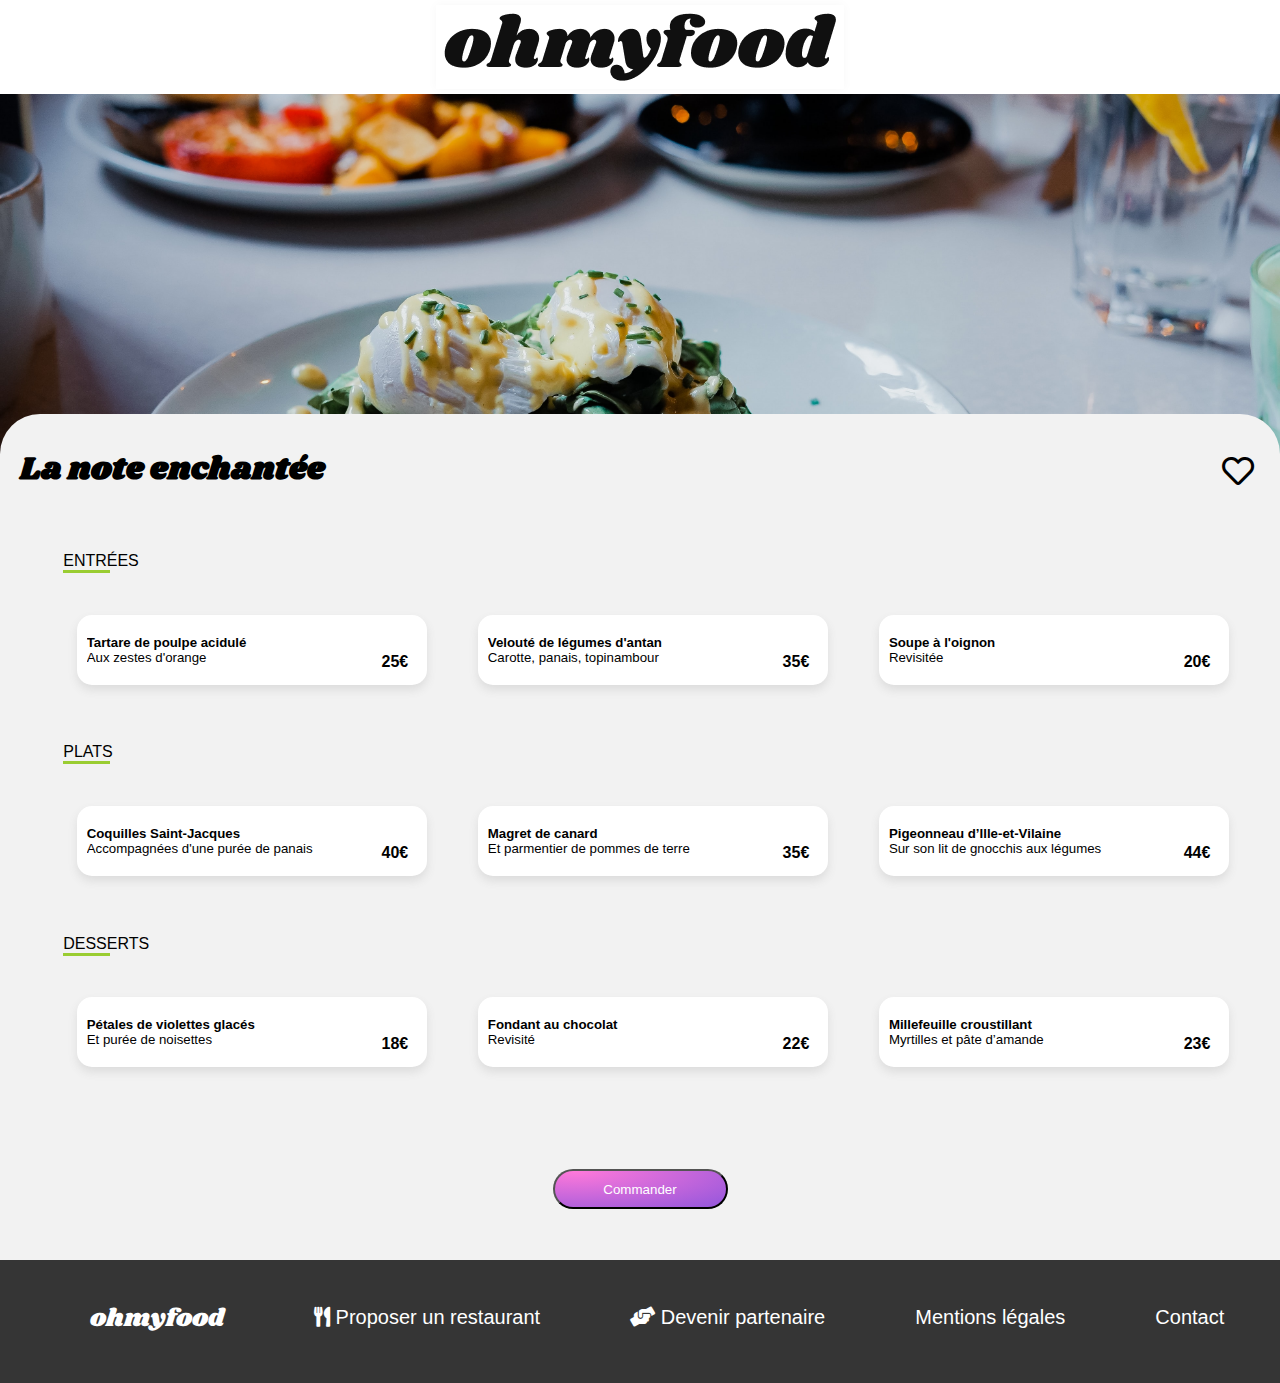
==== commit 407fe446: "derniere maj" ====
--- a/a_la_francaise.html
+++ b/a_la_francaise.html
@@ -29,24 +29,30 @@
                 <div class="entrees-plats-desserts">
                     <h4>ENTRÉES</h4>                                            <!--ENTREÉS-->              
                     <div class="card-menu">
-                        <h5>Tartare de poulpe acidulé</h5>
-                        <div class="text">Aux zestes d'orange</div> <span>25€</span>
+                        <h5>Tartare de poulpe acidulé<br>
+                            <div class="text">Aux zestes d'orange</div>
+                        </h5> 
+                            <span>25€</span>
                         <div class="prix-anim">
                             <i class="fas fa-check-circle"></i>
                         </div>
                     </div>
 
                     <div class="card-menu">
-                        <h5>Velouté de légumes d'antan</h5>
-                        <div class="text">Carotte, panais, topinambour</div> <span>35€</span>
+                        <h5>Velouté de légumes d'antan<br>
+                            <div class="text">Carotte, panais, topinambour</div>
+                        </h5> 
+                            <span>35€</span>
                         <div class="prix-anim">
                             <i class="fas fa-check-circle"></i>
                         </div>
                     </div>
 
                     <div class="card-menu">
-                        <h5>Soupe à l'oignon</h5>
-                        <div class="text">Revisitée</div> <span>20€</span>
+                        <h5>Soupe à l'oignon<br>
+                            <div class="text">Revisitée</div>
+                        </h5> 
+                        <span>20€</span>
                         <div class="prix-anim">
                             <i class="fas fa-check-circle"></i>
                         </div>
@@ -57,24 +63,30 @@
                     <h4>PLATS</h4>                                      <!--PLATS-->
 
                     <div class="card-menu">
-                        <h5>Coquilles Saint-Jacques</h5>
-                        <div class="text">Accompagnées d'une purée de panais</div> <span>40€</span>
+                        <h5>Coquilles Saint-Jacques<br>
+                            <div class="text">Accompagnées d'une purée de panais</div>
+                        </h5> 
+                        <span>40€</span>
                         <div class="prix-anim">
                             <i class="fas fa-check-circle"></i>
                         </div>
                     </div>
 
                     <div class="card-menu">
-                        <h5>Magret de canard</h5>
-                        <div class="text">Et parmentier de pommes de terre</div> <span>35€</span>
+                        <h5>Magret de canard<br>
+                            <div class="text">Et parmentier de pommes de terre</div> 
+                        </h5>
+                        <span>35€</span>
                         <div class="prix-anim">
                             <i class="fas fa-check-circle"></i>
                         </div>
                     </div>
 
                     <div class="card-menu">
-                        <h5>Pigeonneau d’Ille-et-Vilaine</h5>
-                        <div class="text">Sur son lit de gnocchis aux légumes</div> <span>44€</span>
+                        <h5>Pigeonneau d’Ille-et-Vilaine<br>
+                            <div class="text">Sur son lit de gnocchis aux légumes</div>
+                        </h5> 
+                        <span>44€</span>
                         <div class="prix-anim">
                             <i class="fas fa-check-circle"></i>
                         </div>
@@ -84,24 +96,30 @@
                 <div class="entrees-plats-desserts">
                     <h4>DESSERTS</h4>                                   <!--DESSERTS-->
                     <div class="card-menu">
-                        <h5>Pétales de violettes glacés</h5>
-                        <div class="text">Et purée de noisettes</div> <span>18€</span>
+                        <h5>Pétales de violettes glacés<br>
+                            <div class="text">Et purée de noisettes</div>
+                        </h5> 
+                        <span>18€</span>
                         <div class="prix-anim">
                             <i class="fas fa-check-circle"></i>
                         </div>
                     </div>
 
                     <div class="card-menu">
-                        <h5>Fondant au chocolat</h5>
-                        <div class="text">Revisité</div> <span>22€</span>
+                        <h5>Fondant au chocolat<br>
+                            <div class="text">Revisité</div>
+                        </h5> 
+                        <span>22€</span>
                         <div class="prix-anim">
                             <i class="fas fa-check-circle"></i>
                         </div>
                     </div>
                     
                     <div class="card-menu">
-                        <h5>Millefeuille croustillant</h5>
-                        <div class="text">Myrtilles et pâte d’amande</div> <span>23€</span>
+                        <h5>Millefeuille croustillant<br>
+                            <div class="text">Myrtilles et pâte d’amande</div> 
+                        </h5>
+                        <span>23€</span>
                         <div class="prix-anim">
                             <i class="fas fa-check-circle"></i>
                         </div>
--- a/style.css
+++ b/style.css
@@ -1,9 +1,8 @@
 body {
   font-family: "roboto",sans-serif;
   max-width: 1440px;
-  margin-inline: auto;
+  margin: auto;
   list-style: none;
-  margin: 0px;
 }
 
 header {
@@ -67,6 +66,7 @@
   height: 120px;
   -webkit-animation: spin 2s linear infinite;
           animation: spin 2s linear infinite;
+  margin: 0px;
 }
 
 @-webkit-keyframes spin {
@@ -180,7 +180,7 @@
   -ms-flex-wrap: wrap;
       flex-wrap: wrap;
   height: 40px;
-  width: 40%;
+  width: 175px;
   border-radius: 20px;
   background-color: #9356DC;
   background-image: radial-gradient(ellipse farthest-corner at 20px 0, #FF79DA 0%, #9356DC 100%);
@@ -203,8 +203,6 @@
       -ms-flex-direction: row;
           flex-direction: row;
   width: 100%;
-  -ms-flex-pack: distribute;
-      justify-content: space-around;
 }
 
 .block1 .conteneur-f h2 {
@@ -219,18 +217,15 @@
   display: -webkit-box;
   display: -ms-flexbox;
   display: flex;
-  -ms-flex-wrap: wrap;
-      flex-wrap: wrap;
-  border-radius: 18px;
-  background-color: #f6f6f6;
-  height: 60px;
-  -webkit-box-align: center;
-      -ms-flex-align: center;
-          align-items: center;
-  margin-bottom: 15px;
-  margin-left: 20px;
-  width: 30%;
-  padding-left: 3%;
+  position: relative;
+  padding: 20px 13px 0 13px;
+  margin: 20px 10px;
+  height: 40px;
+  text-align: left;
+  background-color: whitesmoke;
+  border-radius: 15px;
+  -webkit-box-shadow: 0px 5px 10px 0px gainsboro;
+          box-shadow: 0px 5px 10px 0px gainsboro;
 }
 
 .block1 .conteneur-f .bloc-fonction:hover {
@@ -242,28 +237,22 @@
 }
 
 .block1 .conteneur-f .bloc-fonction .fas {
-  display: -webkit-box;
-  display: -ms-flexbox;
-  display: flex;
-  padding: 13px;
-}
-
-.block1 .conteneur-f .bloc-fonction span {
-  margin-left: -13%;
-  border-radius: 30px;
-  -webkit-box-align: center;
-      -ms-flex-align: center;
-          align-items: center;
-  color: white;
+  margin: 0 25px;
+  font-size: 20px;
+  color: #646464;
+}
+
+.block1 .conteneur-f .bloc-fonction .number {
+  position: absolute;
+  left: -10px;
+  padding-top: 2px;
+  width: 23px;
+  height: 20px;
+  border-radius: 50px;
+  text-align: center;
+  font-size: 0.9em;
+  color: #fff;
   background-color: #9356DC;
-  width: 25px;
-  height: 25px;
-  display: -webkit-box;
-  display: -ms-flexbox;
-  display: flex;
-  -webkit-box-pack: center;
-      -ms-flex-pack: center;
-          justify-content: center;
 }
 
 .conteneur-r {
@@ -319,6 +308,7 @@
 }
 
 .bloc-rest img {
+  /*images restaurants*/
   -o-object-fit: cover;
      object-fit: cover;
   width: 100%;
@@ -334,14 +324,14 @@
   text-decoration: none;
 }
 
-.bloc-rest .card_new {
+.bloc-rest .card-new {
   background-color: #99e2d0;
   color: #1b6150;
   padding: 8px;
   border-radius: 0px;
   position: absolute;
   top: 5%;
-  left: 85%;
+  left: 75%;
 }
 
 .bloc-rest .legende-br {
@@ -354,6 +344,7 @@
           flex-direction: column;
   padding-right: 3%;
   text-decoration: none;
+  color: #000;
 }
 
 .bloc-rest .legende-br .fas {
@@ -382,7 +373,7 @@
   -webkit-transition: all .5s ease-in-out;
   transition: all .5s ease-in-out;
   opacity: 100%;
-  background-color: radial-gradient(ellipse farthest-corner at 20px 0, #FF79DA 0%, #9356DC 100%);
+  color: #FF79DA;
 }
 
 .bloc-rest .legende-br .far {
@@ -430,6 +421,7 @@
   -webkit-box-direction: normal;
       -ms-flex-direction: column;
           flex-direction: column;
+  background-color: #f2f2f2;
 }
 
 .images-restaurants .img-restaurant {
@@ -476,8 +468,6 @@
   -ms-flex-wrap: wrap;
       flex-wrap: wrap;
   padding-top: 3%;
-  -ms-flex-pack: distribute;
-      justify-content: space-around;
 }
 
 .bloc-alf h3 {
@@ -506,21 +496,17 @@
   position: absolute;
   right: 2%;
   top: 85%;
-  -webkit-transition: all .2s ease-in-out;
-  transition: all .2s ease-in-out;
   opacity: 0%;
+  -webkit-animation-fill-mode: forwards;
+          animation-fill-mode: forwards;
 }
 
 .heart .fas:hover {
-  -webkit-transform: scale(1.25);
-          transform: scale(1.25);
-  cursor: pointer;
+  cursor: pointer;
+  -webkit-animation: like 1s;
+          animation: like 1s;
   -webkit-transition-duration: infinite;
           transition-duration: infinite;
-  -webkit-transition: all .5s ease-in-out;
-  transition: all .5s ease-in-out;
-  opacity: 100%;
-  background-color: radial-gradient(ellipse farthest-corner at 20px 0, #FF79DA 0%, #9356DC 100%);
 }
 
 .heart .far {
@@ -536,20 +522,40 @@
   position: absolute;
   right: 2%;
   top: 85%;
-  -webkit-transition: all .2s ease-in-out;
-  transition: all .2s ease-in-out;
   opacity: 100%;
 }
 
 .heart .far:hover {
-  -webkit-transform: scale(1.25);
-          transform: scale(1.25);
-  cursor: pointer;
-  -webkit-transition-duration: infinite;
-          transition-duration: infinite;
-  -webkit-transition: all .5s ease-in-out;
-  transition: all .5s ease-in-out;
+  cursor: pointer;
   opacity: 0%;
+}
+
+@-webkit-keyframes like {
+  0% {
+    opacity: 0;
+  }
+  50% {
+    color: #FF79DA;
+    opacity: 80%;
+  }
+  100% {
+    color: #FF79DA;
+    opacity: 90%;
+  }
+}
+
+@keyframes like {
+  0% {
+    opacity: 0;
+  }
+  50% {
+    color: #FF79DA;
+    opacity: 80%;
+  }
+  100% {
+    color: #FF79DA;
+    opacity: 90%;
+  }
 }
 
 button {
@@ -562,163 +568,187 @@
   -ms-flex-wrap: wrap;
       flex-wrap: wrap;
   height: 40px;
-  width: 40%;
+  width: 175px;
   border-radius: 20px;
-  background-color: purple;
+  background-color: #9356DC;
   background-image: radial-gradient(ellipse farthest-corner at 20px 0, #FF79DA 0%, #9356DC 100%);
   -webkit-box-align: center;
       -ms-flex-align: center;
           align-items: center;
   color: white;
-  margin-top: 10%;
+  -ms-flex-item-align: center;
+      align-self: center;
+  margin-bottom: 4%;
+}
+
+button:hover {
+  -webkit-transform: scale(1.015);
+          transform: scale(1.015);
+  cursor: pointer;
+  -webkit-transition-duration: 0.2s;
+          transition-duration: 0.2s;
 }
 
 .entrees-plats-desserts {
   display: -webkit-box;
   display: -ms-flexbox;
   display: flex;
-  -webkit-box-orient: vertical;
+  -webkit-box-orient: horizontal;
   -webkit-box-direction: normal;
-      -ms-flex-direction: column;
-          flex-direction: column;
+      -ms-flex-direction: row;
+          flex-direction: row;
   -ms-flex-wrap: wrap;
       flex-wrap: wrap;
-  width: 45%;
-  padding-left: 4%;
+  width: 100%;
+  padding-left: 2%;
+  -webkit-box-pack: space-evenly;
+      -ms-flex-pack: space-evenly;
+          justify-content: space-evenly;
 }
 
 .entrees-plats-desserts h4 {
   font-family: "roboto",sans-serif;
-  margin: 20px;
   border-bottom: 3px solid yellowgreen;
   width: 10px;
-  display: inline-block;
-  padding: 20px 35px 15px;
   border-bottom: 3px solid yellowgreen;
-  width: 30px;
-}
-
-.card-menu {
+  width: 22px;
+  font-weight: 400;
+  position: relative;
+  text-transform: uppercase;
+  padding-right: 2%;
   display: -webkit-box;
   display: -ms-flexbox;
   display: flex;
   -ms-flex-wrap: wrap;
       flex-wrap: wrap;
-  background-color: white;
-  border-radius: 20px;
-  padding-left: 15px;
-  -webkit-box-shadow: 3px 3px 10px #dedada;
-          box-shadow: 3px 3px 10px #dedada;
-  -webkit-box-align: center;
-      -ms-flex-align: center;
-          align-items: center;
-  margin-top: 2%;
-  overflow: scroll;
-  -webkit-box-pack: justify;
-      -ms-flex-pack: justify;
-          justify-content: space-between;
-}
-
-.card-menu h5 {
-  display: -webkit-box;
-  display: -ms-flexbox;
-  display: flex;
-  padding-top: 15px;
-  padding-bottom: 5px;
-  font-size: 15px;
-  width: 100%;
-  margin: 0;
-}
-
-.card-menu .text {
-  display: -webkit-box;
-  display: -ms-flexbox;
-  display: flex;
-  padding: 0 0 0 0px;
-  white-space: nowrap;
-  overflow-x: scroll;
-}
-
-.card-menu span :hover {
+  margin-left: 3%;
+  margin-right: 100%;
+  padding-top: 3%;
+}
+
+.card-menu {
+  display: -webkit-box;
+  display: -ms-flexbox;
+  display: flex;
+  overflow: hidden;
+  cursor: pointer;
+  background-color: #fff;
+  border-radius: 15px;
+  -webkit-box-shadow: 0px 5px 10px 0px gainsboro;
+          box-shadow: 0px 5px 10px 0px gainsboro;
+  margin-top: 20px;
+  height: 70px;
+}
+
+.card-menu:hover {
   -webkit-transform: scale(1.015);
           transform: scale(1.015);
   cursor: pointer;
-  -webkit-transition-duration: 0.2s;
-          transition-duration: 0.2s;
-  width: 30%;
-}
-
-.card-menu .prix-anim {
-  -webkit-box-align: center;
-      -ms-flex-align: center;
-          align-items: center;
-  display: -webkit-box;
-  display: -ms-flexbox;
-  display: flex;
-  -webkit-box-pack: center;
-      -ms-flex-pack: center;
-          justify-content: center;
-  background-color: #99e2d0;
+  -webkit-transition-duration: 0.5s;
+          transition-duration: 0.5s;
+}
+
+.card-menu h5 {
+  overflow: hidden;
+  text-overflow: ellipsis;
+  white-space: nowrap;
+  -webkit-box-flex: 1;
+      -ms-flex-positive: 1;
+          flex-grow: 1;
+  margin: 20px 0 0 10px;
+}
+
+.card-menu .text {
+  font-weight: normal;
+}
+
+.card-menu span {
+  padding: 38px 15px 0 15px;
+  font-weight: bold;
+}
+
+.card-menu span:hover {
+  -webkit-transition: width 1s;
+  transition: width 1s;
+}
+
+.card-menu .fas {
+  display: inline-block;
+  margin: auto;
   color: #fff;
-  font-size: 30px;
+  font-size: 25px;
+  -webkit-transform: rotate(360deg);
+          transform: rotate(360deg);
+  -webkit-transition: -webkit-transform 800ms;
+  transition: -webkit-transform 800ms;
+  transition: transform 800ms;
+  transition: transform 800ms, -webkit-transform 800ms;
+}
+
+.card-menu:hover .prix-anim > .fas {
+  -webkit-transform: rotate(0deg);
+          transform: rotate(0deg);
+}
+
+.prix-anim {
+  overflow: hidden;
+  text-align: center;
+  background: #99E2D0;
   opacity: 0;
-}
-
-.card-menu .prix-anim:hover {
-  -webkit-transition: all .4s ease-in-out;
-  transition: all .4s ease-in-out;
-  -webkit-animation: checkprice 1s 1 ease-in-out;
-          animation: checkprice 1s 1 ease-in-out;
-  opacity: 100%;
-}
-
-@-webkit-keyframes checkprice {
-  0% {
-    -webkit-transform: rotateZ(100deg);
-            transform: rotateZ(100deg);
-  }
-  50% {
-    -webkit-transform: rotateZ(-50deg);
-            transform: rotateZ(-50deg);
-  }
-  100% {
-    -webkit-transform: rotateZ(0deg);
-            transform: rotateZ(0deg);
-  }
-}
-
-@keyframes checkprice {
-  0% {
-    -webkit-transform: rotateZ(100deg);
-            transform: rotateZ(100deg);
-  }
-  50% {
-    -webkit-transform: rotateZ(-50deg);
-            transform: rotateZ(-50deg);
-  }
-  100% {
-    -webkit-transform: rotateZ(0deg);
-            transform: rotateZ(0deg);
-  }
+  width: 1%;
+  -webkit-box-align: center;
+      -ms-flex-align: center;
+          align-items: center;
+  padding-top: 25px;
+}
+
+.prix-anim:hover {
+  width: 70px;
+  -webkit-transition: width 1s;
+  transition: width 1s;
+  opacity: 1;
 }
 
 footer {
+  display: -webkit-box;
+  display: -ms-flexbox;
+  display: flex;
   background-color: #353535;
   width: 100%;
   color: white;
-  font-size: 12px;
+  font-size: 20px;
   padding-top: 1%;
+  -ms-flex-wrap: wrap;
+      flex-wrap: wrap;
+  -webkit-box-align: center;
+      -ms-flex-align: center;
+          align-items: center;
+  padding-top: 2%;
+  padding-bottom: 2%;
+  -webkit-box-pack: start;
+      -ms-flex-pack: start;
+          justify-content: flex-start;
+}
+
+footer ul {
+  display: -webkit-box;
+  display: -ms-flexbox;
+  display: flex;
+  padding-left: 0px;
+  -ms-flex-wrap: wrap;
+      flex-wrap: wrap;
 }
 
 footer li {
   list-style-type: none;
-  padding: 2px;
+  padding-left: 90px;
 }
 
 footer li .omf {
   font-size: 25px;
   color: #fff;
   font-family: 'Shrikhand',"cursive";
+  margin-top: -6px;
 }
 
 @media only screen and (max-width: 810px) {
@@ -728,14 +758,13 @@
     display: flex;
   }
   .block1 .conteneur-f {
-    width: 100%;
     display: -webkit-box;
     display: -ms-flexbox;
     display: flex;
     -ms-flex-wrap: wrap;
         flex-wrap: wrap;
   }
-  .block1 .conteneur-f .bloc-fonction {
+  .block1 .bloc-fonction {
     width: 100%;
     display: -webkit-box;
     display: -ms-flexbox;
@@ -744,13 +773,10 @@
         flex-wrap: wrap;
     padding-left: 0px;
   }
-  .block1 .conteneur-f .bloc-fonction span {
-    margin-left: -1%;
-  }
-  .block1 .localisation {
+  .localisation {
     width: 100%;
   }
-  .conteneur-r .bloc-rest .card_new {
+  .card-new {
     display: -webkit-box;
     display: -ms-flexbox;
     display: flex;
@@ -772,19 +798,27 @@
   .card-menu {
     width: 90%;
   }
+  footer {
+    display: -webkit-box;
+    display: -ms-flexbox;
+    display: flex;
+  }
+  footer li {
+    width: 100%;
+  }
 }
 
 @media only screen and (min-width: 811px) {
-  .conteneur-r .bloc-rest {
+  .bloc-rest {
     display: -webkit-box;
     display: -ms-flexbox;
     display: flex;
     width: 43%;
   }
-  .conteneur-r .bloc-rest a {
+  .bloc-rest a {
     position: relative;
   }
-  .conteneur-r .bloc-rest .card_new {
+  .card-new {
     display: -webkit-box;
     display: -ms-flexbox;
     display: flex;
@@ -803,15 +837,18 @@
         -ms-flex-direction: row;
             flex-direction: row;
   }
-  .card_menu {
-    width: 30%;
+  .block1 .bloc-fonction {
+    width: 350px;
+  }
+  .card-menu {
+    width: 350px;
     display: -webkit-box;
     display: -ms-flexbox;
     display: flex;
     -ms-flex-wrap: wrap;
         flex-wrap: wrap;
   }
-  .bloc-fonction .span {
+  .span {
     margin-left: -13%;
   }
 }
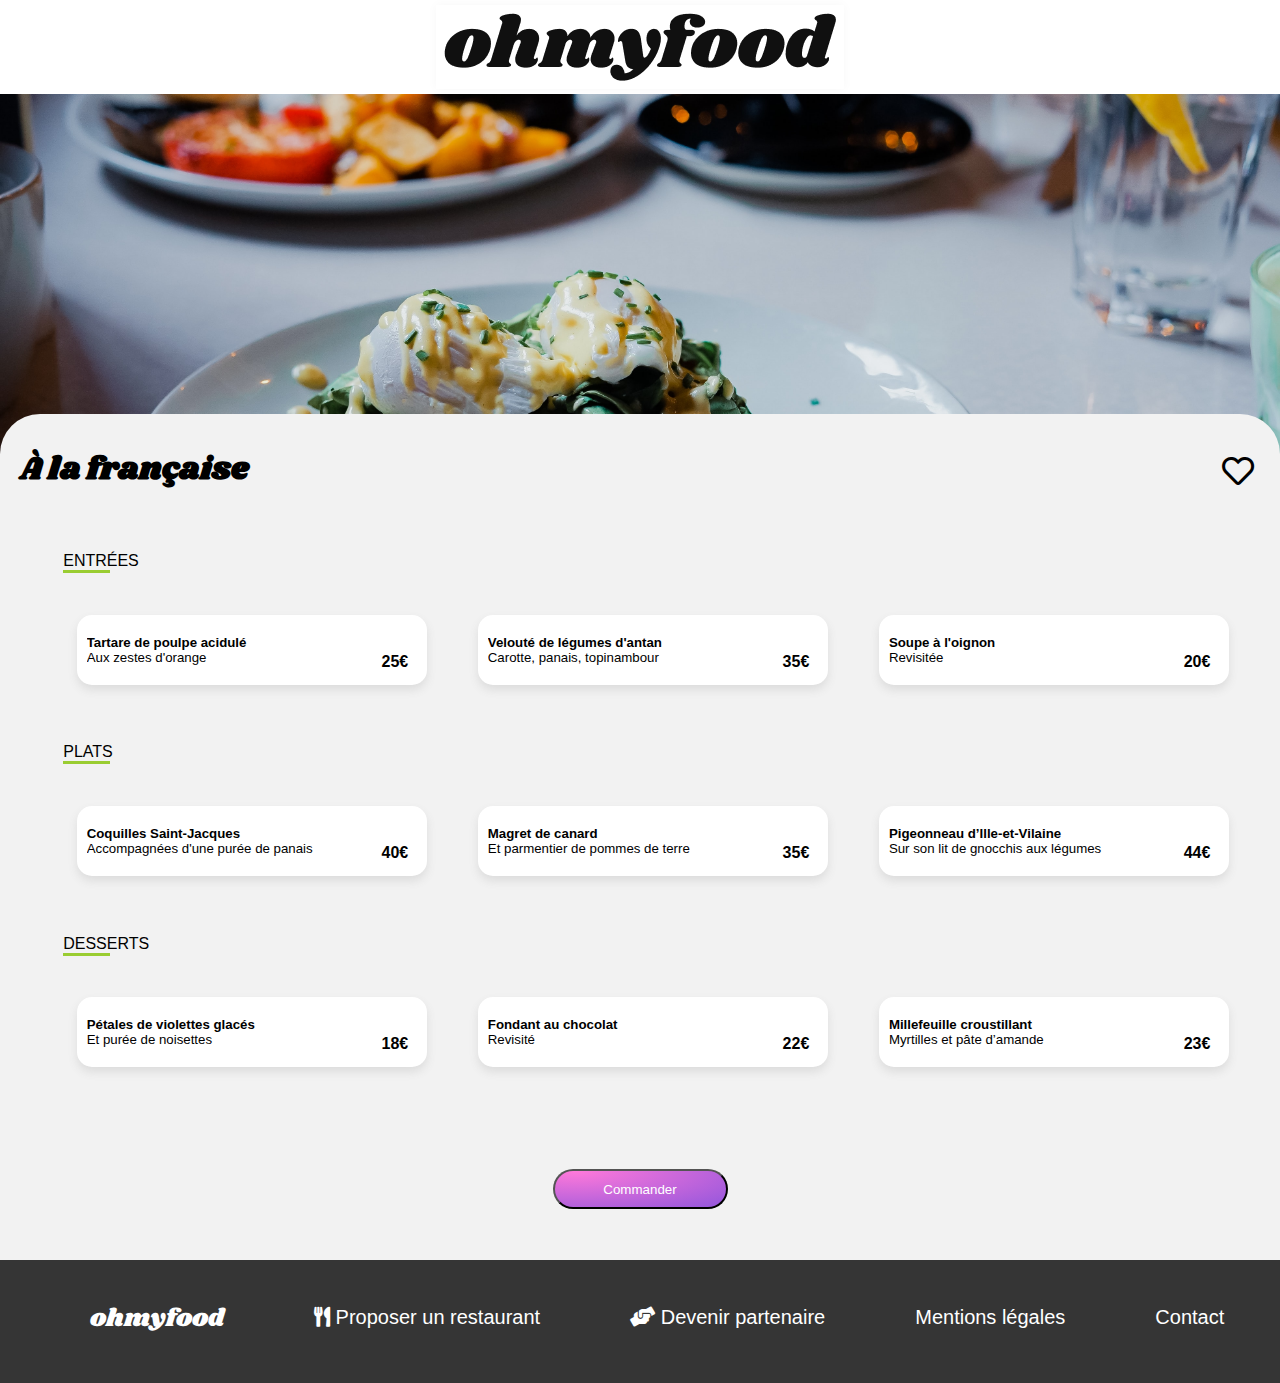
==== commit 649f2764: "anim" ====
--- a/a_la_francaise.html
+++ b/a_la_francaise.html
@@ -14,19 +14,21 @@
 <body>
     <header>
         <img src="images/logo/ohmyfood.png" alt="LogoOMF">
-    </header>  
+    </header> 
+     
     <section class="images-restaurants">
         <img class="img-restaurant" src="images/restaurants/a_la_francaise.jpg" alt="a_la_francaise">
         <div class="bloc-alf">
             <div class="titre">
-                <h3>La note enchantée</h3>
+                <h3>À la française</h3>
                 <div class="heart">
                     <i class="far fa-heart fa-2x"></i>
                     <i class="fas fa-heart fa-2x"></i> 
                 </div>
             </div>                          
             <div class="block2">
-                <div class="entrees-plats-desserts">
+                <div class="entrees-plats-desserts"> 
+                     
                     <h4>ENTRÉES</h4>                                            <!--ENTREÉS-->              
                     <div class="card-menu">
                         <h5>Tartare de poulpe acidulé<br>
@@ -57,43 +59,46 @@
                             <i class="fas fa-check-circle"></i>
                         </div>
                     </div>
+                    
                 </div>
 
                 <div class="entrees-plats-desserts">
-                    <h4>PLATS</h4>                                      <!--PLATS-->
+                    
+                        <h4>PLATS</h4>                                      <!--PLATS-->
+                        <div class="card-menu">
+                            <h5>Coquilles Saint-Jacques<br>
+                                <div class="text">Accompagnées d'une purée de panais</div>
+                            </h5> 
+                            <span>40€</span>
+                            <div class="prix-anim">
+                                <i class="fas fa-check-circle"></i>
+                            </div>
+                        </div>
 
-                    <div class="card-menu">
-                        <h5>Coquilles Saint-Jacques<br>
-                            <div class="text">Accompagnées d'une purée de panais</div>
-                        </h5> 
-                        <span>40€</span>
-                        <div class="prix-anim">
-                            <i class="fas fa-check-circle"></i>
+                        <div class="card-menu">
+                            <h5>Magret de canard<br>
+                                <div class="text">Et parmentier de pommes de terre</div> 
+                            </h5>
+                            <span>35€</span>
+                            <div class="prix-anim">
+                                <i class="fas fa-check-circle"></i>
+                            </div>
                         </div>
-                    </div>
 
-                    <div class="card-menu">
-                        <h5>Magret de canard<br>
-                            <div class="text">Et parmentier de pommes de terre</div> 
-                        </h5>
-                        <span>35€</span>
-                        <div class="prix-anim">
-                            <i class="fas fa-check-circle"></i>
+                        <div class="card-menu">
+                            <h5>Pigeonneau d’Ille-et-Vilaine<br>
+                                <div class="text">Sur son lit de gnocchis aux légumes</div>
+                            </h5> 
+                            <span>44€</span>
+                            <div class="prix-anim">
+                                <i class="fas fa-check-circle"></i>
+                            </div>
                         </div>
-                    </div>
-
-                    <div class="card-menu">
-                        <h5>Pigeonneau d’Ille-et-Vilaine<br>
-                            <div class="text">Sur son lit de gnocchis aux légumes</div>
-                        </h5> 
-                        <span>44€</span>
-                        <div class="prix-anim">
-                            <i class="fas fa-check-circle"></i>
-                        </div>
-                    </div>
+                    
                 </div>
                 
                 <div class="entrees-plats-desserts">
+                     
                     <h4>DESSERTS</h4>                                   <!--DESSERTS-->
                     <div class="card-menu">
                         <h5>Pétales de violettes glacés<br>
